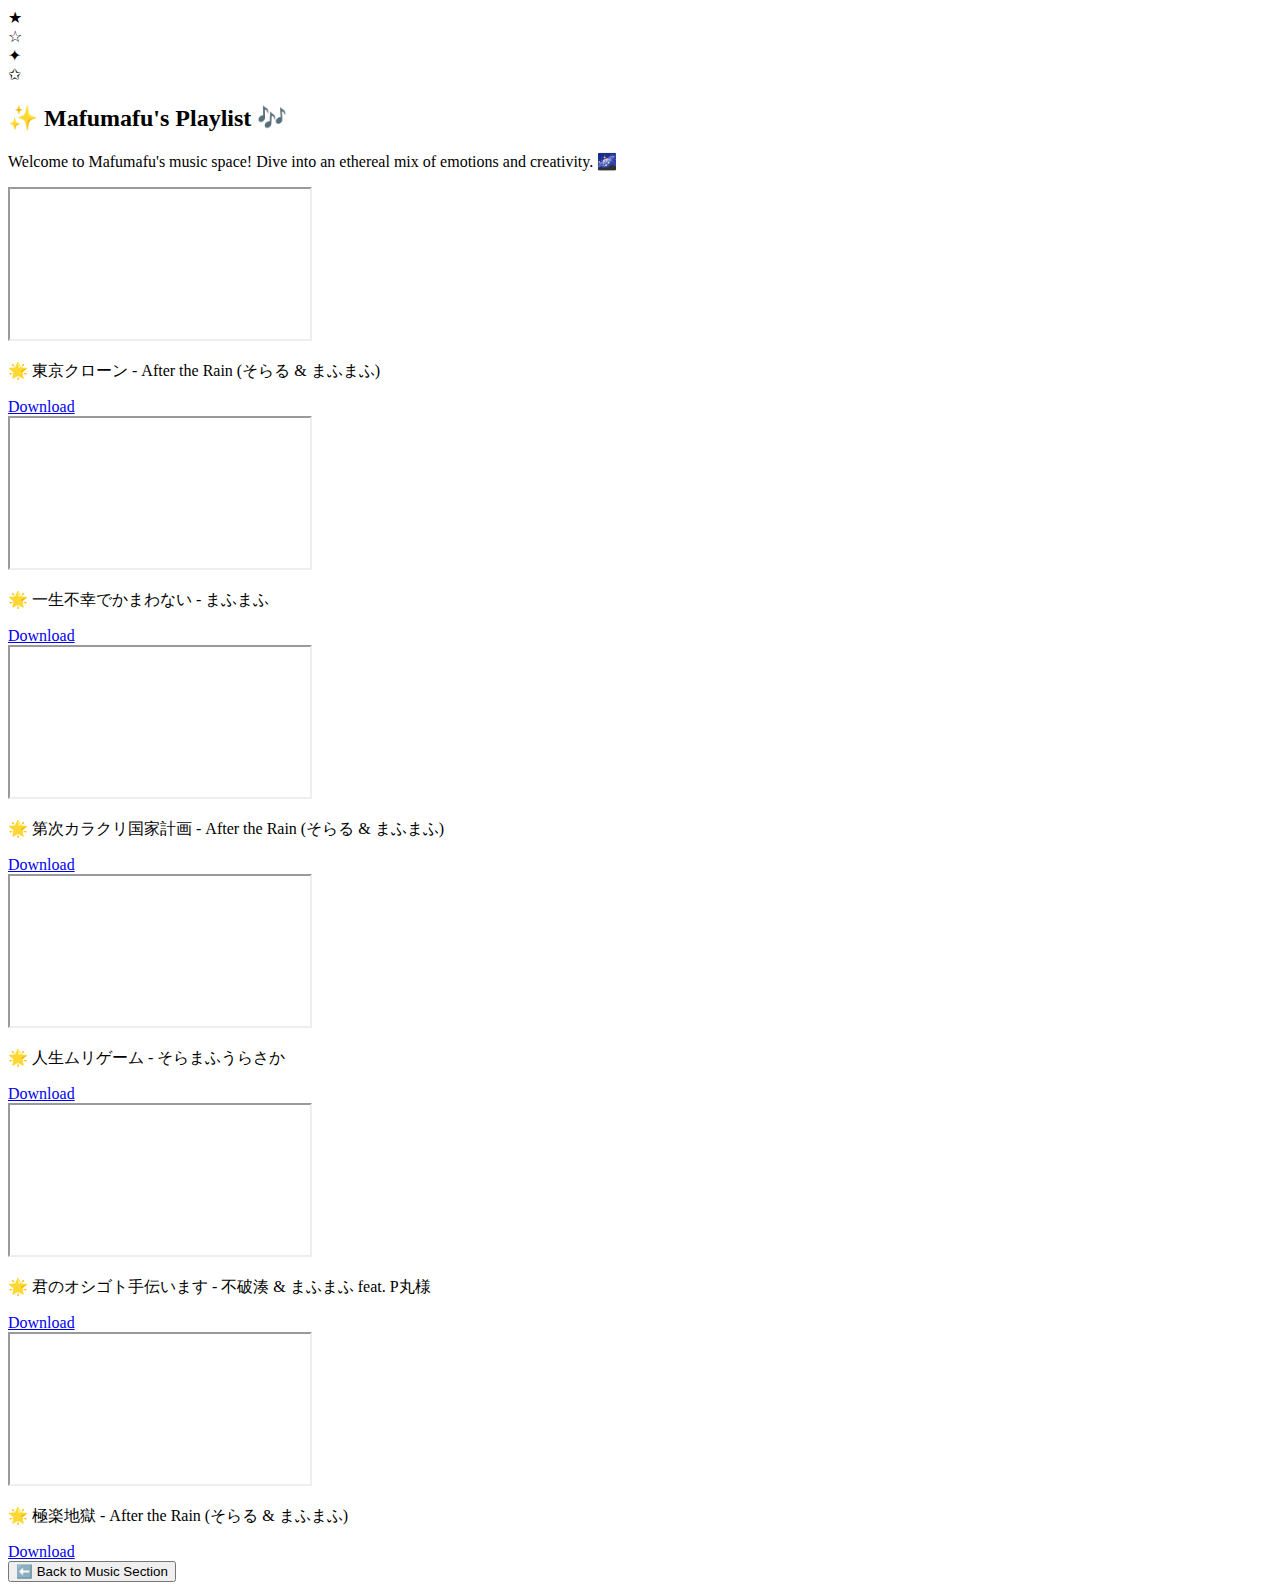
==== music/mafumafu/mafumafu.html @ 19e7bbae "Update and rename idk.html to mafumafu.html" ====
<!DOCTYPE html>
<html lang="en">
<head>
    <meta charset="UTF-8">
    <meta name="viewport" content="width=device-width, initial-scale=1.0">
    <title>Mafumafu Playlist</title>
    <link rel="stylesheet" href="mafumafu.css">
</head>
<body>
<div class="music-stars">
    <!-- Floating stars effect -->
    <div class="star">★</div>
    <div class="star">☆</div>
    <div class="star">✦</div>
    <div class="star">✩</div>
</div>
<section id="artist-music" class="section">
    <h2>✨ Mafumafu's Playlist 🎶</h2>
    <p class="artist-description">
        Welcome to Mafumafu's music space! Dive into an ethereal mix of emotions and creativity. 🌌
    </p>
    <div class="song-list">
        <!-- Song 1 -->
        <div class="song-card">
            <iframe src="https://drive.google.com/file/d/1R8ywT-_xJTYgmo5KULtT72V-gR71BJmZ/preview" allow="autoplay"></iframe>
            <p>🌟 東京クローン - After the Rain (そらる & まふまふ)</p>
            <a href="https://drive.google.com/uc?export=download&id=1R8ywT-_xJTYgmo5KULtT72V-gR71BJmZ" download class="download-btn">Download</a>
        </div>

        <!-- Song 2 -->
        <div class="song-card">
            <iframe src="https://drive.google.com/file/d/1h40WvpeGbsjTOVkC8ZSOtAkFQubf1qc5/preview" allow="autoplay"></iframe>
            <p>🌟 一生不幸でかまわない - まふまふ</p>
            <a href="https://drive.google.com/uc?export=download&id=1h40WvpeGbsjTOVkC8ZSOtAkFQubf1qc5" download class="download-btn">Download</a>
        </div>

        <!-- Song 3 -->
        <div class="song-card">
            <iframe src="https://drive.google.com/file/d/1ewgwBM_3pgAlZwQSEd2GHgD9eEMhP7gZ/preview" allow="autoplay"></iframe>
            <p>🌟 第次カラクリ国家計画 - After the Rain (そらる & まふまふ)</p>
            <a href="https://drive.google.com/uc?export=download&id=1ewgwBM_3pgAlZwQSEd2GHgD9eEMhP7gZ" download class="download-btn">Download</a>
        </div>

        <!-- Song 4 -->
        <div class="song-card">
            <iframe src="https://drive.google.com/file/d/1MItg6Av_r-KTBmkIheEQXV-UcZxG8cvv/preview" allow="autoplay"></iframe>
            <p>🌟 人生ムリゲーム - そらまふうらさか</p>
            <a href="https://drive.google.com/uc?export=download&id=1MItg6Av_r-KTBmkIheEQXV-UcZxG8cvv" download class="download-btn">Download</a>
        </div>

        <!-- Song 5 -->
        <div class="song-card">
            <iframe src="https://drive.google.com/file/d/1KYpkxB1pvo4uH1cyBxhI3yquM3SQqIuO/preview" allow="autoplay"></iframe>
            <p>🌟 君のオシゴト手伝います - 不破湊 & まふまふ feat. P丸様</p>
            <a href="https://drive.google.com/uc?export=download&id=1KYpkxB1pvo4uH1cyBxhI3yquM3SQqIuO" download class="download-btn">Download</a>
        </div>

        <!-- Song 6 -->
        <div class="song-card">
            <iframe src="https://drive.google.com/file/d/1gmR_r2CT75_3iJmlR00ODB8oqNC8r7rw/preview" allow="autoplay"></iframe>
            <p>🌟 極楽地獄 - After the Rain (そらる & まふまふ)</p>
            <a href="https://drive.google.com/uc?export=download&id=1gmR_r2CT75_3iJmlR00ODB8oqNC8r7rw" download class="download-btn">Download</a>
        </div>
    </div>
    <button class="btn return-btn" onclick="window.location.href='https://yeohww2.github.io/yume-portfolio/#music'">⬅️ Back to Music Section</button>
</section>
<script src="mafumafu.js"></script>
</body>
</html>
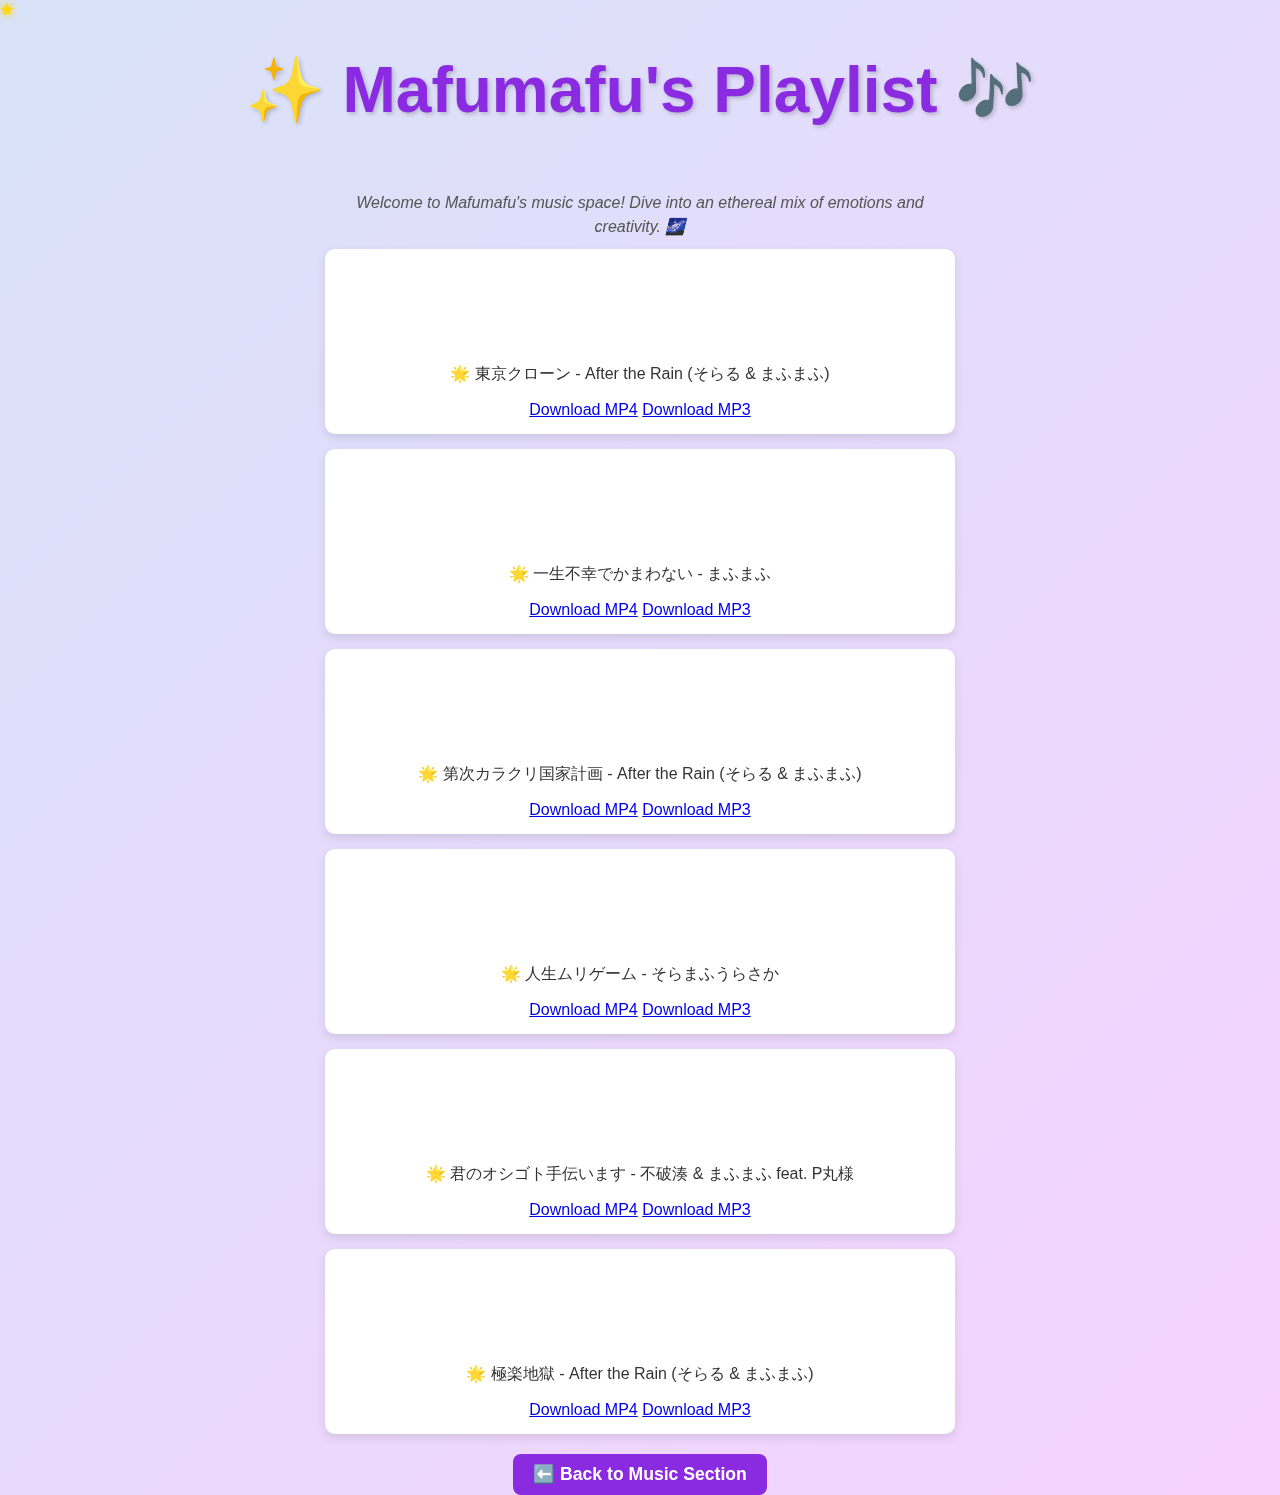
==== commit 26b13f84: "Update mafumafu.html" ====
--- a/music/mafumafu/mafumafu.html
+++ b/music/mafumafu/mafumafu.html
@@ -22,45 +22,57 @@
     <div class="song-list">
         <!-- Song 1 -->
         <div class="song-card">
-            <iframe src="https://drive.google.com/file/d/1R8ywT-_xJTYgmo5KULtT72V-gR71BJmZ/preview" allow="autoplay"></iframe>
+            <iframe src="https://drive.google.com/file/d/1r41SqF3ZL27neZ0eGO3QYtyE4VQ-KMR8/preview" allow="autoplay"></iframe>
             <p>🌟 東京クローン - After the Rain (そらる & まふまふ)</p>
-            <a href="https://drive.google.com/uc?export=download&id=1R8ywT-_xJTYgmo5KULtT72V-gR71BJmZ" download class="download-btn">Download</a>
+            <a href="https://drive.google.com/uc?export=download&id=1r41SqF3ZL27neZ0eGO3QYtyE4VQ-KMR8" download class="download-mp4-btn">Download MP4</a>
+            <a href="https://drive.google.com/uc?export=download&id=1R8ywT-_xJTYgmo5KULtT72V-gR71BJmZ" download class="download-mp3-btn">Download MP3</a>
         </div>
 
         <!-- Song 2 -->
         <div class="song-card">
-            <iframe src="https://drive.google.com/file/d/1h40WvpeGbsjTOVkC8ZSOtAkFQubf1qc5/preview" allow="autoplay"></iframe>
+            <iframe src="https://drive.google.com/file/d/1d_Buf3D1L2helUkj7OA_k6ZvILcOp63V/preview" allow="autoplay"></iframe>
             <p>🌟 一生不幸でかまわない - まふまふ</p>
-            <a href="https://drive.google.com/uc?export=download&id=1h40WvpeGbsjTOVkC8ZSOtAkFQubf1qc5" download class="download-btn">Download</a>
+            <a href="https://drive.google.com/uc?export=download&id=1d_Buf3D1L2helUkj7OA_k6ZvILcOp63V" download class="download-mp4-btn">Download MP4</a>
+            <a href="https://drive.google.com/uc?export=download&id=1h40WvpeGbsjTOVkC8ZSOtAkFQubf1qc5" download class="download-mp3-btn">Download MP3</a>
         </div>
 
         <!-- Song 3 -->
         <div class="song-card">
-            <iframe src="https://drive.google.com/file/d/1ewgwBM_3pgAlZwQSEd2GHgD9eEMhP7gZ/preview" allow="autoplay"></iframe>
+            <iframe src="https://drive.google.com/file/d/1OvrsMXDsXI_1XaDtOqaB5pHwIgXn3sBw/preview" allow="autoplay"></iframe>
             <p>🌟 第次カラクリ国家計画 - After the Rain (そらる & まふまふ)</p>
-            <a href="https://drive.google.com/uc?export=download&id=1ewgwBM_3pgAlZwQSEd2GHgD9eEMhP7gZ" download class="download-btn">Download</a>
+            <a href="https://drive.google.com/uc?export=download&id=1OvrsMXDsXI_1XaDtOqaB5pHwIgXn3sBw" download class="download-mp4-btn">Download MP4</a>
+            <a href="https://drive.google.com/uc?export=download&id=1ewgwBM_3pgAlZwQSEd2GHgD9eEMhP7gZ" download class="download-mp3-btn">Download MP3</a>
         </div>
 
         <!-- Song 4 -->
         <div class="song-card">
-            <iframe src="https://drive.google.com/file/d/1MItg6Av_r-KTBmkIheEQXV-UcZxG8cvv/preview" allow="autoplay"></iframe>
+            <iframe src="https://drive.google.com/file/d/1p_6qqcelM-ZIn-yxP8RlmvH1X3H7CN6v/preview" allow="autoplay"></iframe>
             <p>🌟 人生ムリゲーム - そらまふうらさか</p>
-            <a href="https://drive.google.com/uc?export=download&id=1MItg6Av_r-KTBmkIheEQXV-UcZxG8cvv" download class="download-btn">Download</a>
+            <a href="https://drive.google.com/uc?export=download&id=1p_6qqcelM-ZIn-yxP8RlmvH1X3H7CN6v" download class="download-mp4-btn">Download MP4</a>
+            <a href="https://drive.google.com/uc?export=download&id=1MItg6Av_r-KTBmkIheEQXV-UcZxG8cvv" download class="download-mp3-btn">Download MP3</a>
         </div>
 
         <!-- Song 5 -->
         <div class="song-card">
-            <iframe src="https://drive.google.com/file/d/1KYpkxB1pvo4uH1cyBxhI3yquM3SQqIuO/preview" allow="autoplay"></iframe>
+            <iframe src="https://drive.google.com/file/d/1ARX_rk3sLtLGhEnfZ5L1a5Dr-sw4B-jN/preview" allow="autoplay"></iframe>
             <p>🌟 君のオシゴト手伝います - 不破湊 & まふまふ feat. P丸様</p>
-            <a href="https://drive.google.com/uc?export=download&id=1KYpkxB1pvo4uH1cyBxhI3yquM3SQqIuO" download class="download-btn">Download</a>
+            <a href="https://drive.google.com/uc?export=download&id=1ARX_rk3sLtLGhEnfZ5L1a5Dr-sw4B-jN" download class="download-mp4-btn">Download MP4</a>
+            <a href="https://drive.google.com/uc?export=download&id=1KYpkxB1pvo4uH1cyBxhI3yquM3SQqIuO" download class="download-mp3-btn">Download MP3</a>
         </div>
 
         <!-- Song 6 -->
         <div class="song-card">
-            <iframe src="https://drive.google.com/file/d/1gmR_r2CT75_3iJmlR00ODB8oqNC8r7rw/preview" allow="autoplay"></iframe>
+            <iframe src="https://drive.google.com/file/d/1SL4SiTxaH0odTvbSbX1x_SYC0SkYJTUb/preview" allow="autoplay"></iframe>
             <p>🌟 極楽地獄 - After the Rain (そらる & まふまふ)</p>
-            <a href="https://drive.google.com/uc?export=download&id=1gmR_r2CT75_3iJmlR00ODB8oqNC8r7rw" download class="download-btn">Download</a>
+            <a href="https://drive.google.com/uc?export=download&id=1SL4SiTxaH0odTvbSbX1x_SYC0SkYJTUb" download class="download-mp4-btn">Download MP4</a>
+            <a href="https://drive.google.com/uc?export=download&id=1gmR_r2CT75_3iJmlR00ODB8oqNC8r7rw" download class="download-mp3-btn">Download MP3</a>
         </div>
+
+
+
+
+
+
     </div>
     <button class="btn return-btn" onclick="window.location.href='https://yeohww2.github.io/yume-portfolio/#music'">⬅️ Back to Music Section</button>
 </section>
--- a/music/mafumafu/mafumafu.css
+++ b/music/mafumafu/mafumafu.css
@@ -0,0 +1,153 @@
+/* General Styling */
+body {
+    margin: 0;
+    padding: 0;
+    font-family: 'Poppins', sans-serif;
+    background: linear-gradient(135deg, #d8e3f8, #f6d2ff); /* Pastel galaxy */
+    text-align: center;
+    color: #333;
+}
+
+/* Heading */
+#artist-music h2 {
+    font-size: 5vw;
+    color: #8a2be2; /* Purple */
+    text-shadow: 2px 2px 4px rgba(0, 0, 0, 0.2);
+}
+
+/* Description */
+.artist-description {
+    font-size: 1rem;
+    max-width: 600px;
+    margin: 0 auto;
+    color: #555;
+    font-style: italic;
+    text-align: center;
+    padding: 10px 20px;
+    line-height: 1.5;
+}
+
+/* Song List */
+.song-list {
+    display: flex;
+    flex-direction: column;
+    align-items: center;
+    gap: 15px;
+}
+
+/* Song Cards */
+.song-card {
+    background: #fff;
+    padding: 15px;
+    border-radius: 10px;
+    width: 80%;
+    max-width: 600px;
+    text-align: center;
+    box-shadow: 0 4px 10px rgba(0, 0, 0, 0.1);
+    transition: transform 0.3s ease, box-shadow 0.3s ease;
+}
+
+.song-card:hover {
+    transform: scale(1.05);
+    box-shadow: 0 6px 15px rgba(0, 0, 0, 0.2);
+}
+
+
+
+.song-card iframe {
+    width: 100%;
+    height: 80px;
+    max-width: 100%;
+    border: none;
+    border-radius: 8px;
+}
+
+/* Responsive handling for mobile screens */
+@media (max-width: 768px) {
+    .song-card iframe {
+        height: 60px;
+    }
+}
+
+/* Button Styling */
+.return-btn {
+    margin-top: 20px;
+    padding: 10px 20px;
+    background: #8a2be2;
+    color: #fff;
+    border: none;
+    border-radius: 8px;
+    cursor: pointer;
+    font-weight: bold;
+    font-size: 1.1rem;
+    transition: background 0.3s ease;
+}
+
+.return-btn:hover {
+    background: #9c47eb;
+}
+
+/* Floating Stars Container */
+.music-stars {
+    position: fixed;
+    top: 0;
+    left: 0;
+    width: 100vw;
+    height: 100vh;
+    overflow: hidden;
+    pointer-events: none;
+    z-index: -1;
+}
+
+/* Individual Stars */
+.star {
+    position: absolute;
+    color: #ffd700;
+    text-shadow: 0 0 10px rgba(255, 215, 0, 0.8);
+    animation: floatUp linear infinite;
+    opacity: 0.8;
+}
+
+/* Keyframes for Floating Effect */
+@keyframes floatUp {
+    0% {
+        transform: translateY(100vh);
+        opacity: 0;
+    }
+    20% {
+        opacity: 1;
+    }
+    100% {
+        transform: translateY(-10vh);
+        opacity: 0;
+    }
+}
+
+
+/* Download Button Styling */
+.download-btn {
+    margin-top: 15px;
+    padding: 10px 20px;
+    background: #8a2be2;
+    color: white;
+    border: none;
+    border-radius: 10px;
+    font-size: 1rem;
+    font-weight: bold;
+    text-decoration: none;
+    cursor: pointer;
+    transition: all 0.3s ease;
+    display: inline-block;
+    box-shadow: 0 4px 8px rgba(0, 0, 0, 0.1);
+}
+
+.download-btn:hover {
+    background: #9c47eb;
+    transform: scale(1.05);
+    box-shadow: 0 6px 12px rgba(0, 0, 0, 0.2);
+}
+
+.download-btn:active {
+    transform: scale(0.95);
+    background: #6e20b5;
+}
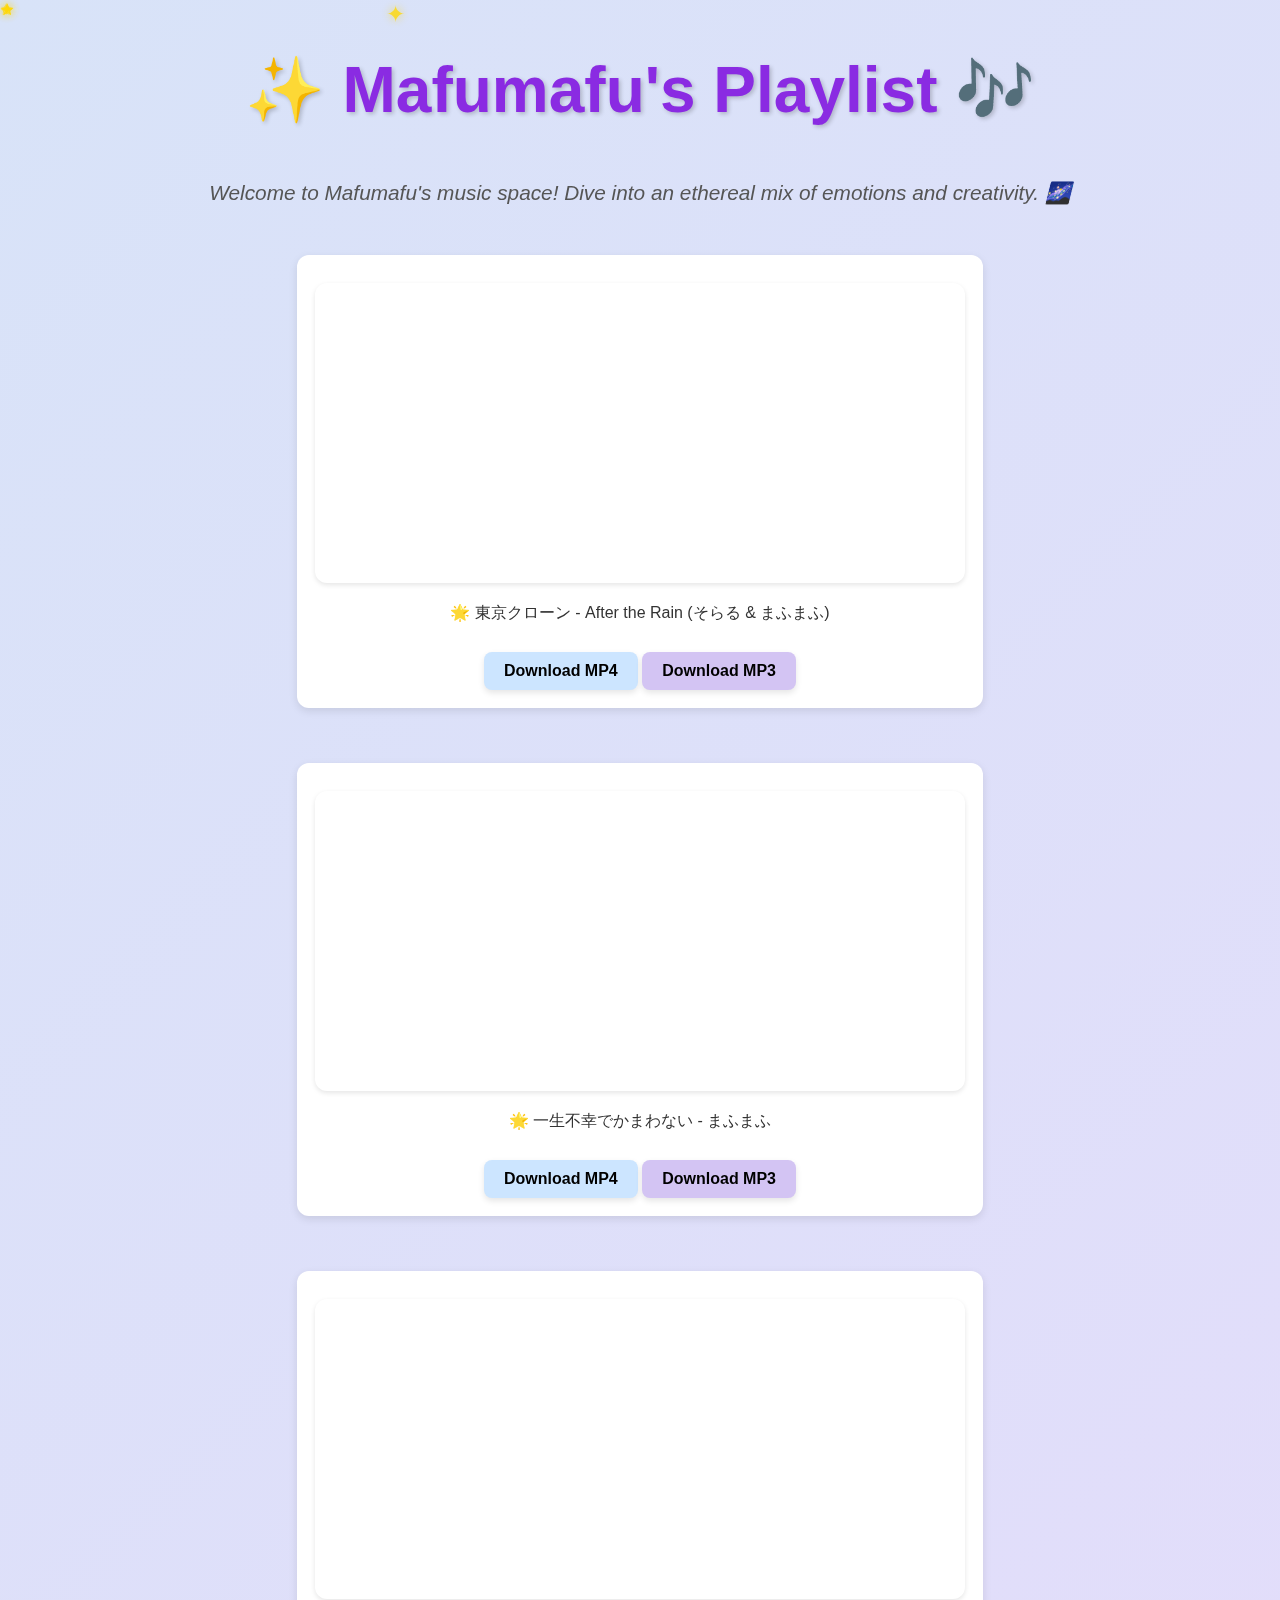
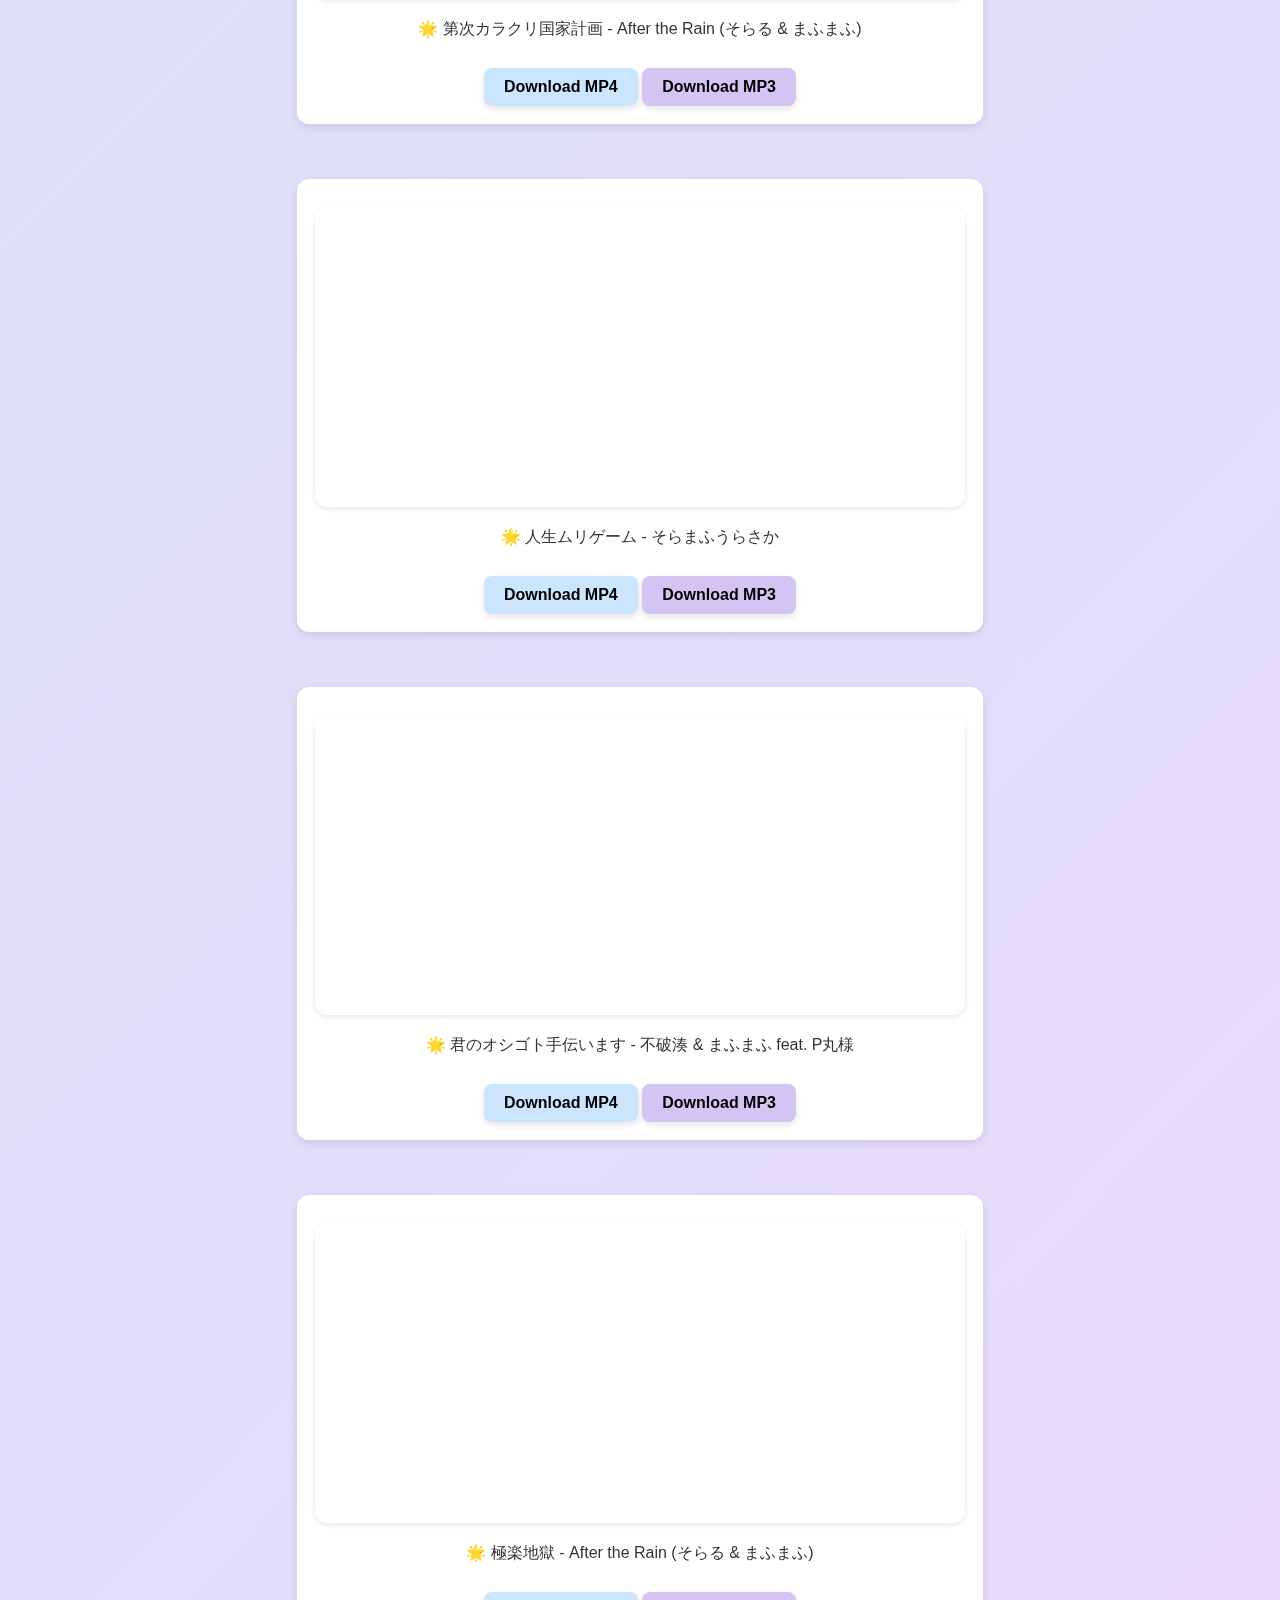
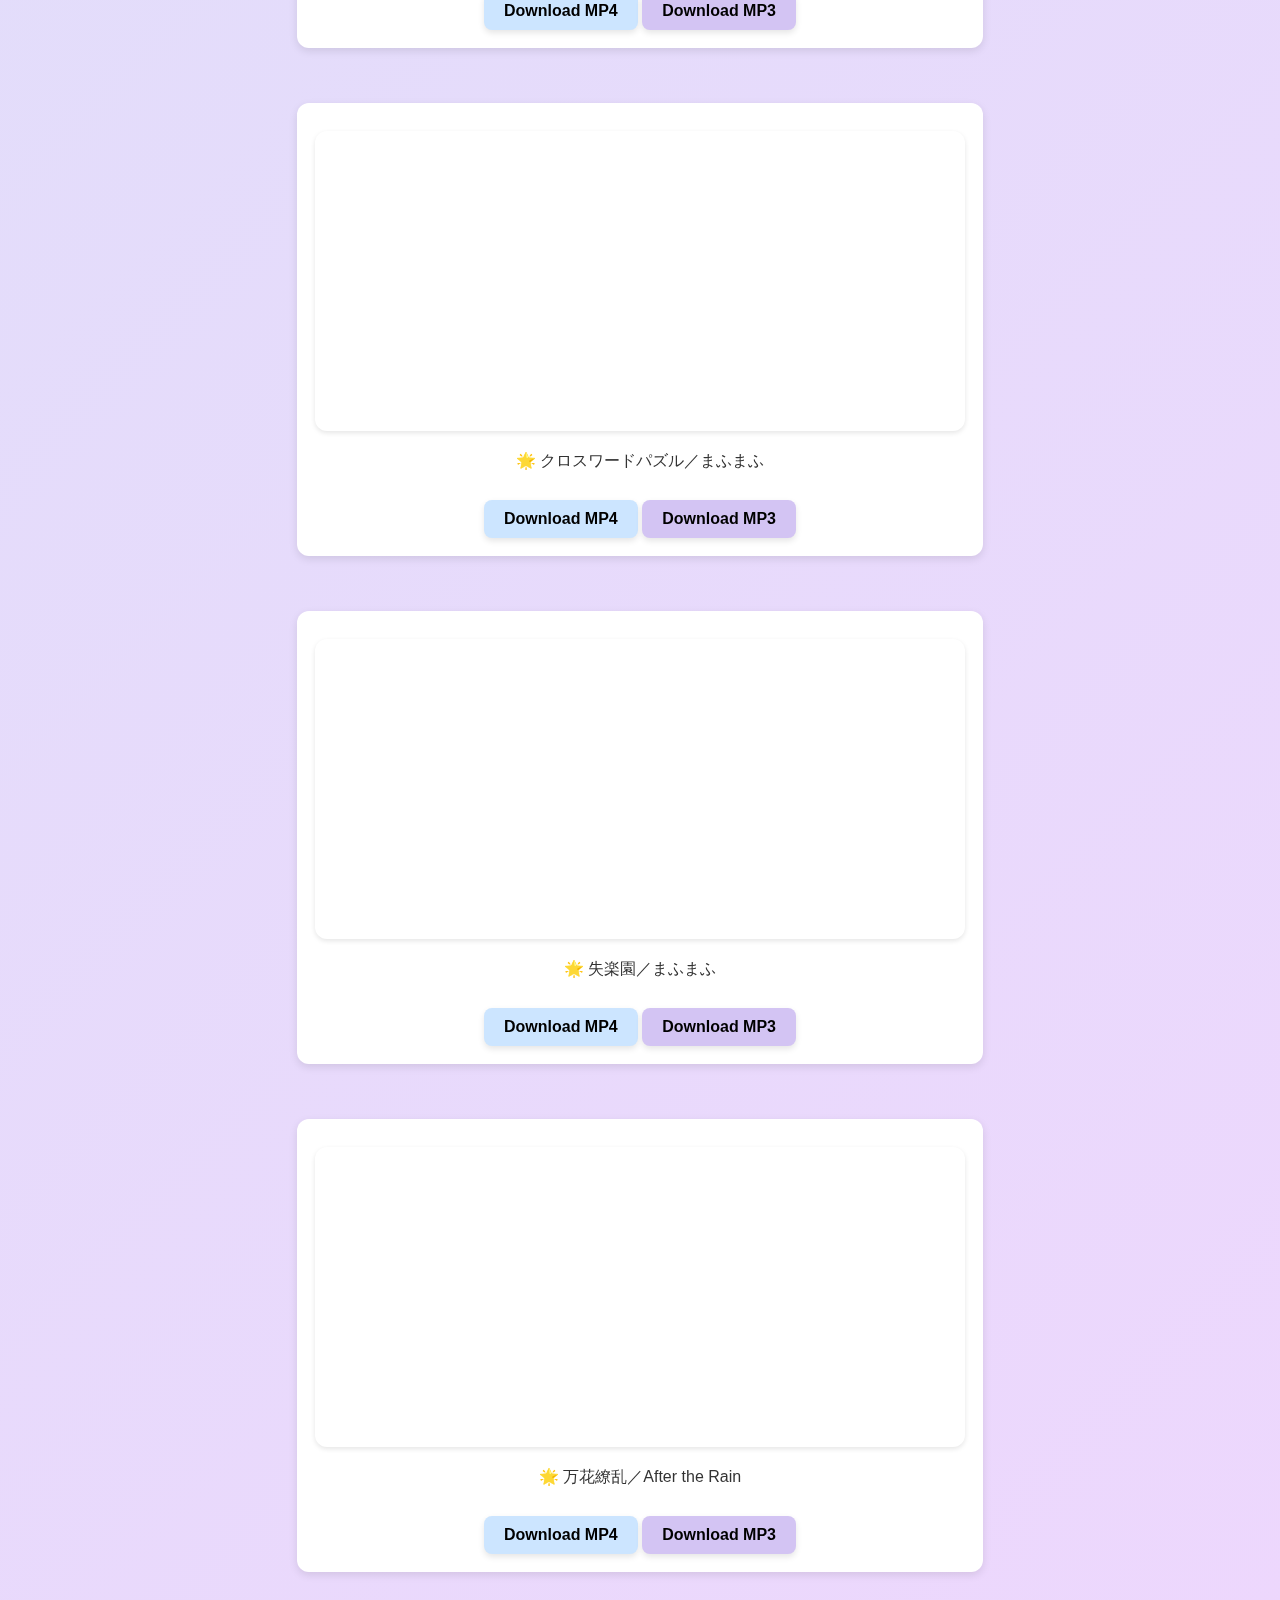
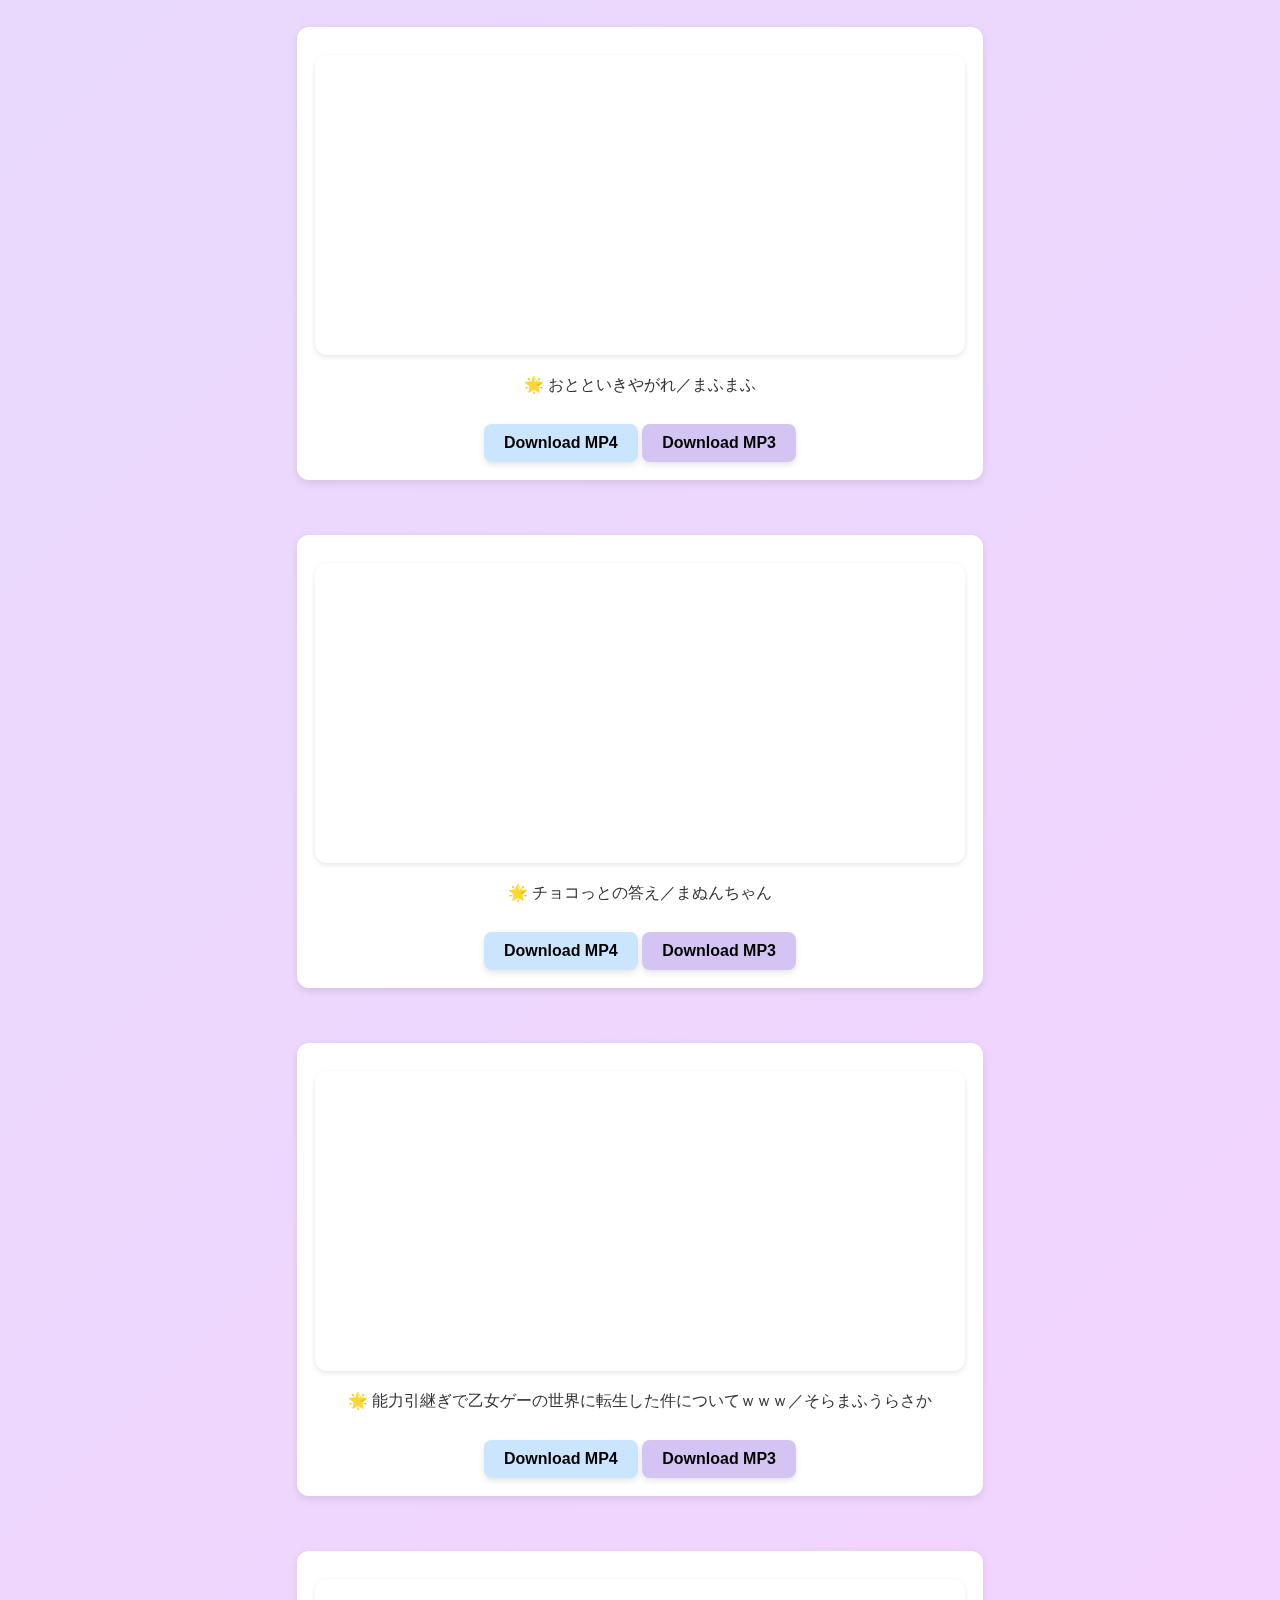
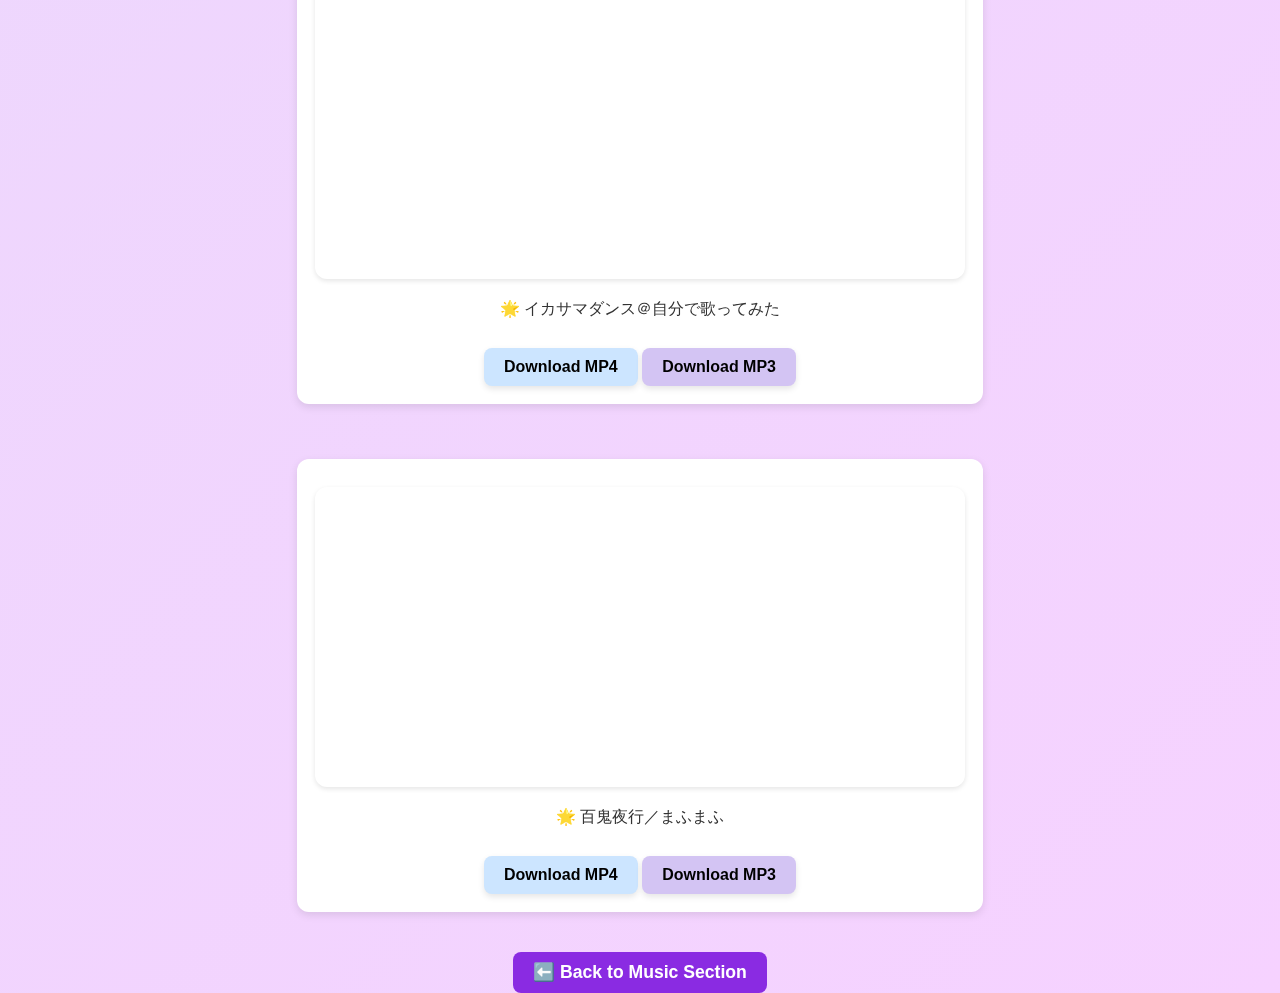
==== commit ae8f1a2b: "Update mafumafu.html" ====
--- a/music/mafumafu/mafumafu.html
+++ b/music/mafumafu/mafumafu.html
@@ -68,15 +68,77 @@
             <a href="https://drive.google.com/uc?export=download&id=1gmR_r2CT75_3iJmlR00ODB8oqNC8r7rw" download class="download-mp3-btn">Download MP3</a>
         </div>
 
+        <!-- Song 7 -->
+        <div class="song-card">
+            <iframe src="https://drive.google.com/file/d/1dUNuAR98z7qy2tImXnozqHk98DfW6cRF/preview" allow="autoplay"></iframe>
+            <p>🌟 クロスワードパズル／まふまふ</p>
+            <a href="https://drive.google.com/uc?export=download&id=1dUNuAR98z7qy2tImXnozqHk98DfW6cRF" class="download-mp4-btn">Download MP4</a>
+            <a href="https://drive.google.com/uc?export=download&id=139H0k0p0tow-NQQiUGvSc_ocIl31OdXD" class="download-mp3-btn">Download MP3</a>
+        </div>
+
+        <!-- Song 8 -->
+        <div class="song-card">
+            <iframe src="https://drive.google.com/file/d/18Rzpl69c-fiqpH-ms7iuFTbOkaba9JJm/preview" allow="autoplay"></iframe>
+            <p>🌟 失楽園／まふまふ</p>
+            <a href="https://drive.google.com/uc?export=download&id=18Rzpl69c-fiqpH-ms7iuFTbOkaba9JJm" class="download-mp4-btn">Download MP4</a>
+            <a href="https://drive.google.com/uc?export=download&id=1AJBOiMh979pGX_PRH11cMjjysKhx6Vo9" class="download-mp3-btn">Download MP3</a>
+        </div>
+
+        <!-- Song 9 -->
+        <div class="song-card">
+            <iframe src="https://drive.google.com/file/d/1fkUGoycm2y7I-J5pOCFrQsc8HpvKZVn2/preview" allow="autoplay"></iframe>
+            <p>🌟 万花繚乱／After the Rain</p>
+            <a href="https://drive.google.com/uc?export=download&id=1fkUGoycm2y7I-J5pOCFrQsc8HpvKZVn2" class="download-mp4-btn">Download MP4</a>
+            <a href="https://drive.google.com/uc?export=download&id=1UtiLZPh5bCEP-BUYltq1N-cv1r7VFBSZ" class="download-mp3-btn">Download MP3</a>
+        </div>
+
+        <!-- Song 10 -->
+        <div class="song-card">
+            <iframe src="https://drive.google.com/file/d/1ceubDiZ97-KMe-RsgMzpVAw8iV4vUiHq/preview" allow="autoplay"></iframe>
+            <p>🌟 おとといきやがれ／まふまふ</p>
+            <a href="https://drive.google.com/uc?export=download&id=1ceubDiZ97-KMe-RsgMzpVAw8iV4vUiHq" class="download-mp4-btn">Download MP4</a>
+            <a href="https://drive.google.com/uc?export=download&id=1ePMvcaXTXOROib9TNjIgFH22vv3lMzDN" class="download-mp3-btn">Download MP3</a>
+        </div>
+
+        <!-- Song 11 -->
+        <div class="song-card">
+            <iframe src="https://drive.google.com/file/d/1LHN2XoLnJhV2jQ2KO2v_h0QB1jDS8HSH/preview" allow="autoplay"></iframe>
+            <p>🌟 チョコっとの答え／まぬんちゃん</p>
+            <a href="https://drive.google.com/uc?export=download&id=1LHN2XoLnJhV2jQ2KO2v_h0QB1jDS8HSH" class="download-mp4-btn">Download MP4</a>
+            <a href="https://drive.google.com/uc?export=download&id=1t_TMWb_ibS6EC3iUaGfP8tZevuyKpBwK" class="download-mp3-btn">Download MP3</a>
+        </div>
+
+        <!-- Song 12 -->
+        <div class="song-card">
+            <iframe src="https://drive.google.com/file/d/1XS5QzTHPe_j83OzSoZc3y0EVCqbnoi0Z/preview" allow="autoplay"></iframe>
+            <p>🌟 能力引継ぎで乙女ゲーの世界に転生した件についてｗｗｗ／そらまふうらさか</p>
+            <a href="https://drive.google.com/uc?export=download&id=1XS5QzTHPe_j83OzSoZc3y0EVCqbnoi0Z" class="download-mp4-btn">Download MP4</a>
+            <a href="https://drive.google.com/uc?export=download&id=1yezRgVdcCFzd8G78s2rw-rKfzTbny14Y" class="download-mp3-btn">Download MP3</a>
+        </div>
+
+        <!-- Song 13 -->
+        <div class="song-card">
+            <iframe src="https://drive.google.com/file/d/1VBEXSVBVROFU_FZpKo1ichNNFoPyNpjy/preview" allow="autoplay"></iframe>
+            <p>🌟 イカサマダンス＠自分で歌ってみた</p>
+            <a href="https://drive.google.com/uc?export=download&id=1VBEXSVBVROFU_FZpKo1ichNNFoPyNpjy" class="download-mp4-btn">Download MP4</a>
+            <a href="https://drive.google.com/uc?export=download&id=1QEKFePZ269TbZFTK0wIKb1lRfL0l02VV" class="download-mp3-btn">Download MP3</a>
+        </div>
+
+        <!-- Song 14 -->
+        <div class="song-card">
+            <iframe src="https://drive.google.com/file/d/1TQiL0XHPVy0-GyjKDpBD3bavLqTZ-kR_/preview" allow="autoplay"></iframe>
+            <p>🌟 百鬼夜行／まふまふ</p>
+            <a href="https://drive.google.com/uc?export=download&id=1TQiL0XHPVy0-GyjKDpBD3bavLqTZ-kR_" class="download-mp4-btn">Download MP4</a>
+            <a href="https://drive.google.com/uc?export=download&id=1x_yX6DJH3yZKJoD8YE-wRBZg5zzXia57" class="download-mp3-btn">Download MP3</a>
+        </div>
+
+        
+
+    </div>
 
 
-
-
-
-    </div>
     <button class="btn return-btn" onclick="window.location.href='https://yeohww2.github.io/yume-portfolio/#music'">⬅️ Back to Music Section</button>
 </section>
 <script src="mafumafu.js"></script>
 </body>
 </html>
-
--- a/music/mafumafu/mafumafu.css
+++ b/music/mafumafu/mafumafu.css
@@ -17,14 +17,10 @@
 
 /* Description */
 .artist-description {
-    font-size: 1rem;
-    max-width: 600px;
-    margin: 0 auto;
+    font-size: 1.3rem;
     color: #555;
     font-style: italic;
-    text-align: center;
-    padding: 10px 20px;
-    line-height: 1.5;
+    margin-bottom: 30px;
 }
 
 /* Song List */
@@ -35,39 +31,6 @@
     gap: 15px;
 }
 
-/* Song Cards */
-.song-card {
-    background: #fff;
-    padding: 15px;
-    border-radius: 10px;
-    width: 80%;
-    max-width: 600px;
-    text-align: center;
-    box-shadow: 0 4px 10px rgba(0, 0, 0, 0.1);
-    transition: transform 0.3s ease, box-shadow 0.3s ease;
-}
-
-.song-card:hover {
-    transform: scale(1.05);
-    box-shadow: 0 6px 15px rgba(0, 0, 0, 0.2);
-}
-
-
-
-.song-card iframe {
-    width: 100%;
-    height: 80px;
-    max-width: 100%;
-    border: none;
-    border-radius: 8px;
-}
-
-/* Responsive handling for mobile screens */
-@media (max-width: 768px) {
-    .song-card iframe {
-        height: 60px;
-    }
-}
 
 /* Button Styling */
 .return-btn {
@@ -123,31 +86,76 @@
     }
 }
 
+.song-card {
+    background: #ffffff;
+    padding: 18px;
+    border-radius: 12px;
+    width: 85%;
+    max-width: 650px;
+    text-align: center;
+    box-shadow: 0 3px 8px rgba(0, 0, 0, 0.1);
+    transition: transform 0.3s ease, box-shadow 0.3s ease;
+    margin: 20px auto;
+}
 
-/* Download Button Styling */
-.download-btn {
-    margin-top: 15px;
+.song-card:hover {
+    transform: scale(1.03);
+    box-shadow: 0 5px 15px rgba(0, 0, 0, 0.2);
+}
+
+.song-card iframe {
+    width: 100%;
+    height: 300px;
+    max-width: 100%;
+    border: none;
+    border-radius: 12px;
+    margin-top: 10px;
+    box-shadow: 0 2px 5px rgba(0, 0, 0, 0.1);
+}
+
+.download-mp4-btn,
+.download-mp3-btn {
+    margin-top: 12px;
     padding: 10px 20px;
-    background: #8a2be2;
-    color: white;
-    border: none;
-    border-radius: 10px;
+    border-radius: 8px;
     font-size: 1rem;
     font-weight: bold;
     text-decoration: none;
     cursor: pointer;
     transition: all 0.3s ease;
     display: inline-block;
-    box-shadow: 0 4px 8px rgba(0, 0, 0, 0.1);
+    box-shadow: 0 3px 6px rgba(0, 0, 0, 0.1);
 }
 
-.download-btn:hover {
-    background: #9c47eb;
-    transform: scale(1.05);
-    box-shadow: 0 6px 12px rgba(0, 0, 0, 0.2);
+.download-mp4-btn {
+    background: #cce5ff;
+    color: #000000;
 }
 
-.download-btn:active {
+.download-mp4-btn:hover {
+    background: #d9edff;
+    transform: scale(1.05);
+    box-shadow: 0 4px 8px rgba(0, 0, 0, 0.2);
+}
+
+.download-mp4-btn:active {
     transform: scale(0.95);
-    background: #6e20b5;
+    background: #b3d9ff;
 }
+
+.download-mp3-btn {
+    background: #d3c4f3;
+    color: #000000;
+}
+
+.download-mp3-btn:hover {
+    background: #e5dbfc;
+    transform: scale(1.05);
+    box-shadow: 0 4px 8px rgba(0, 0, 0, 0.2);
+}
+
+.download-mp3-btn:active {
+    transform: scale(0.95);
+    background: #c1b2e0;
+}
+
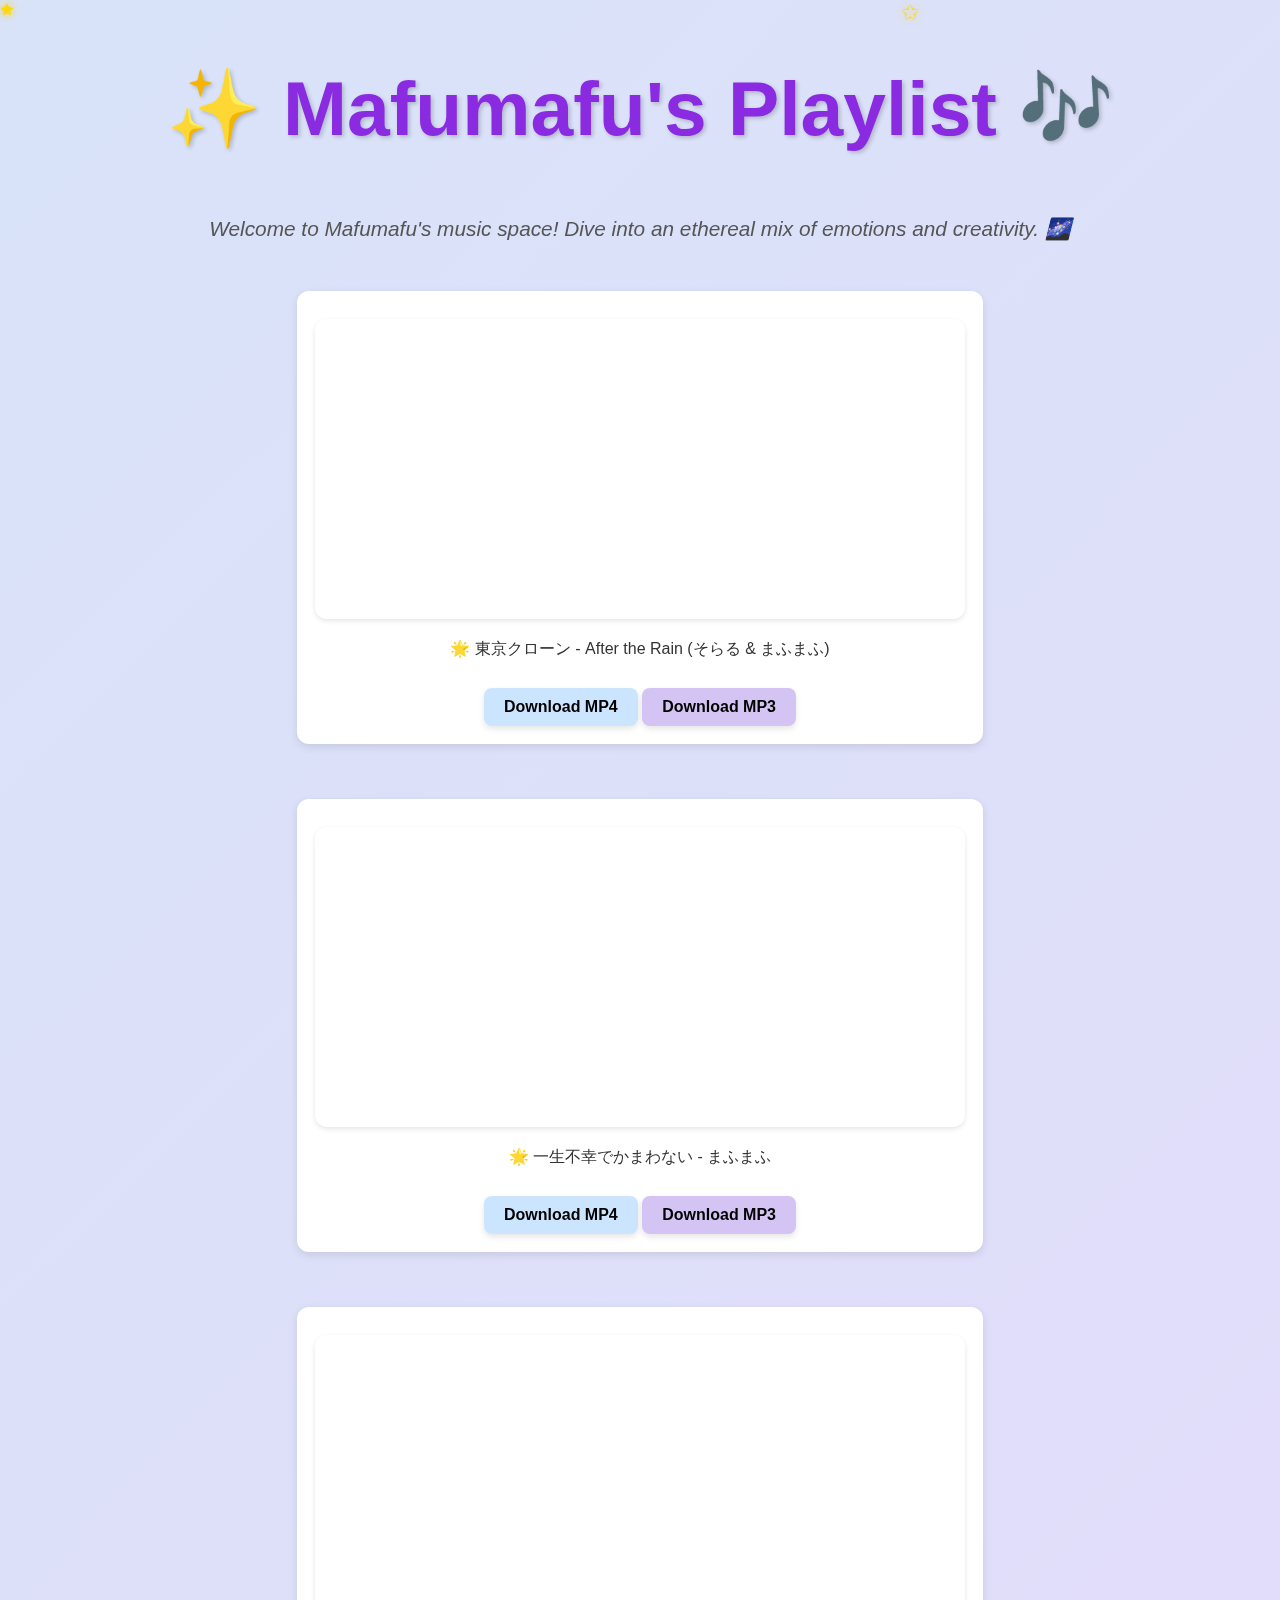
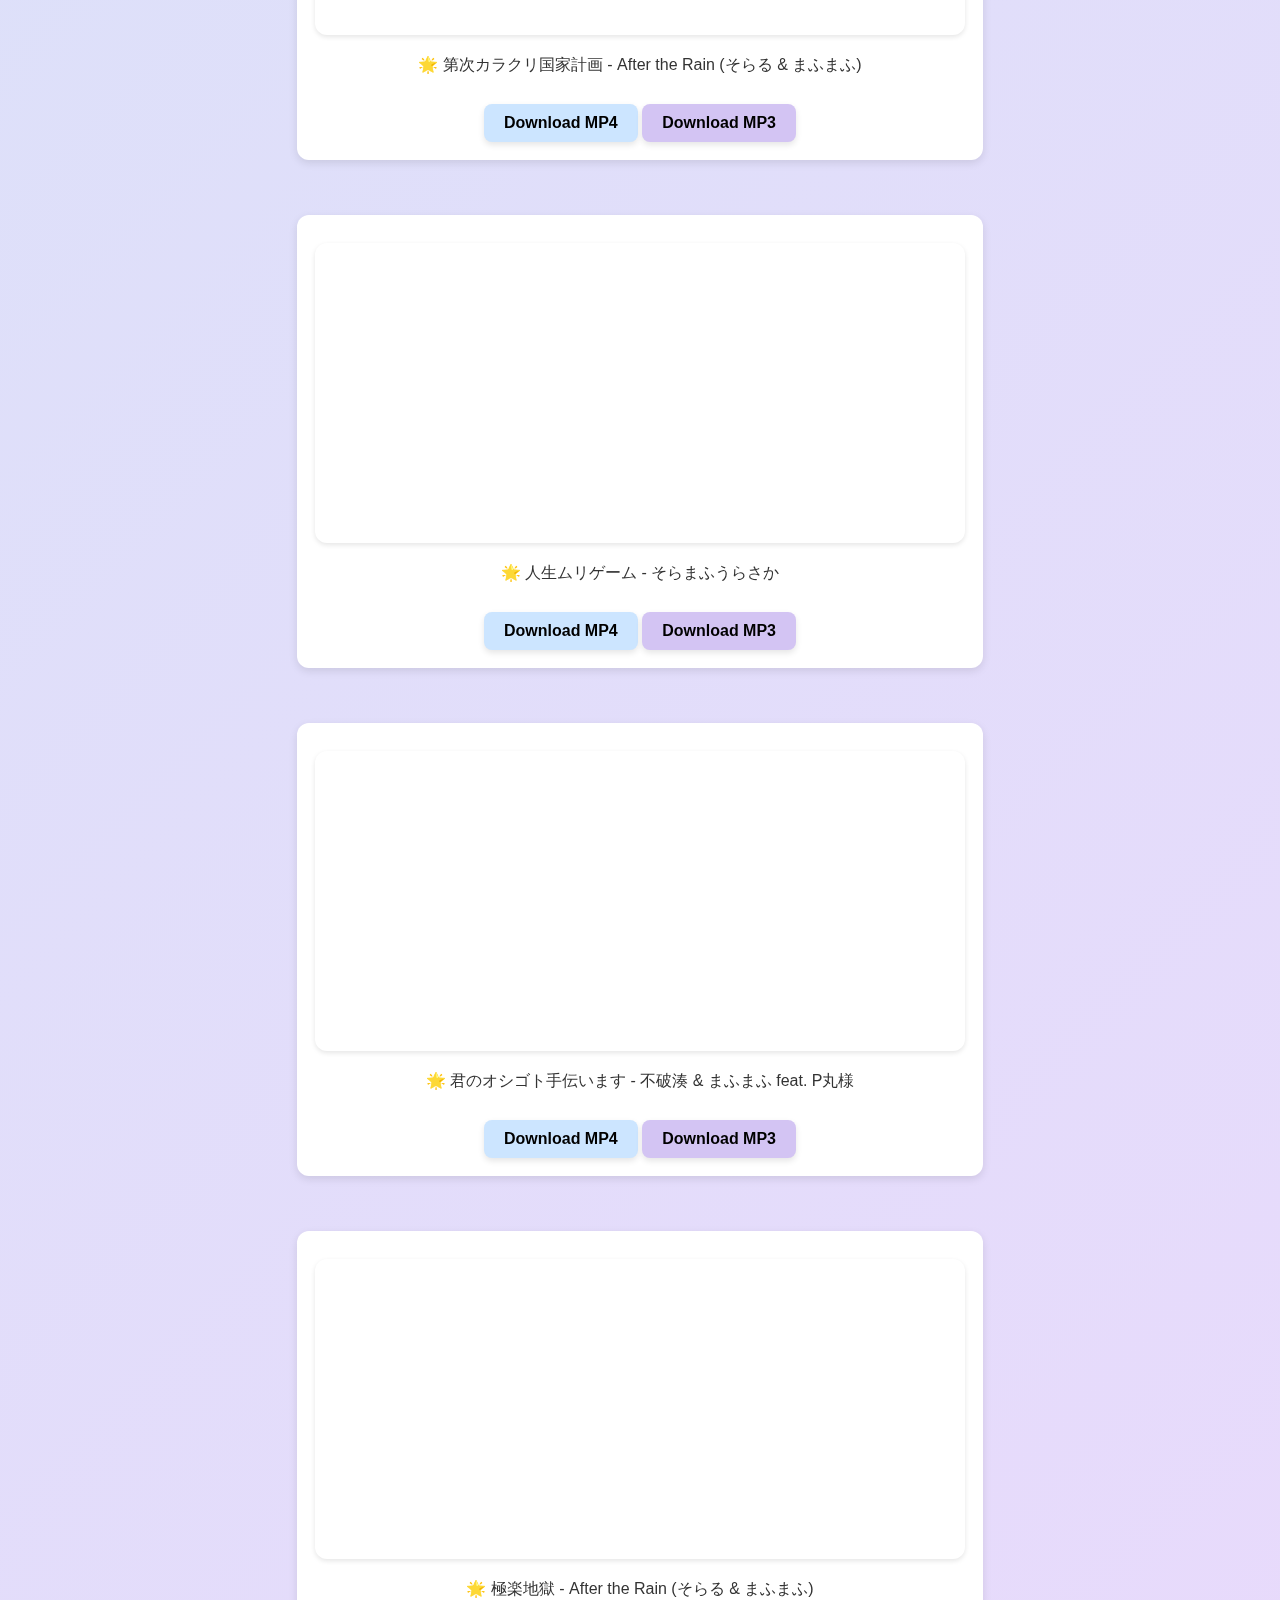
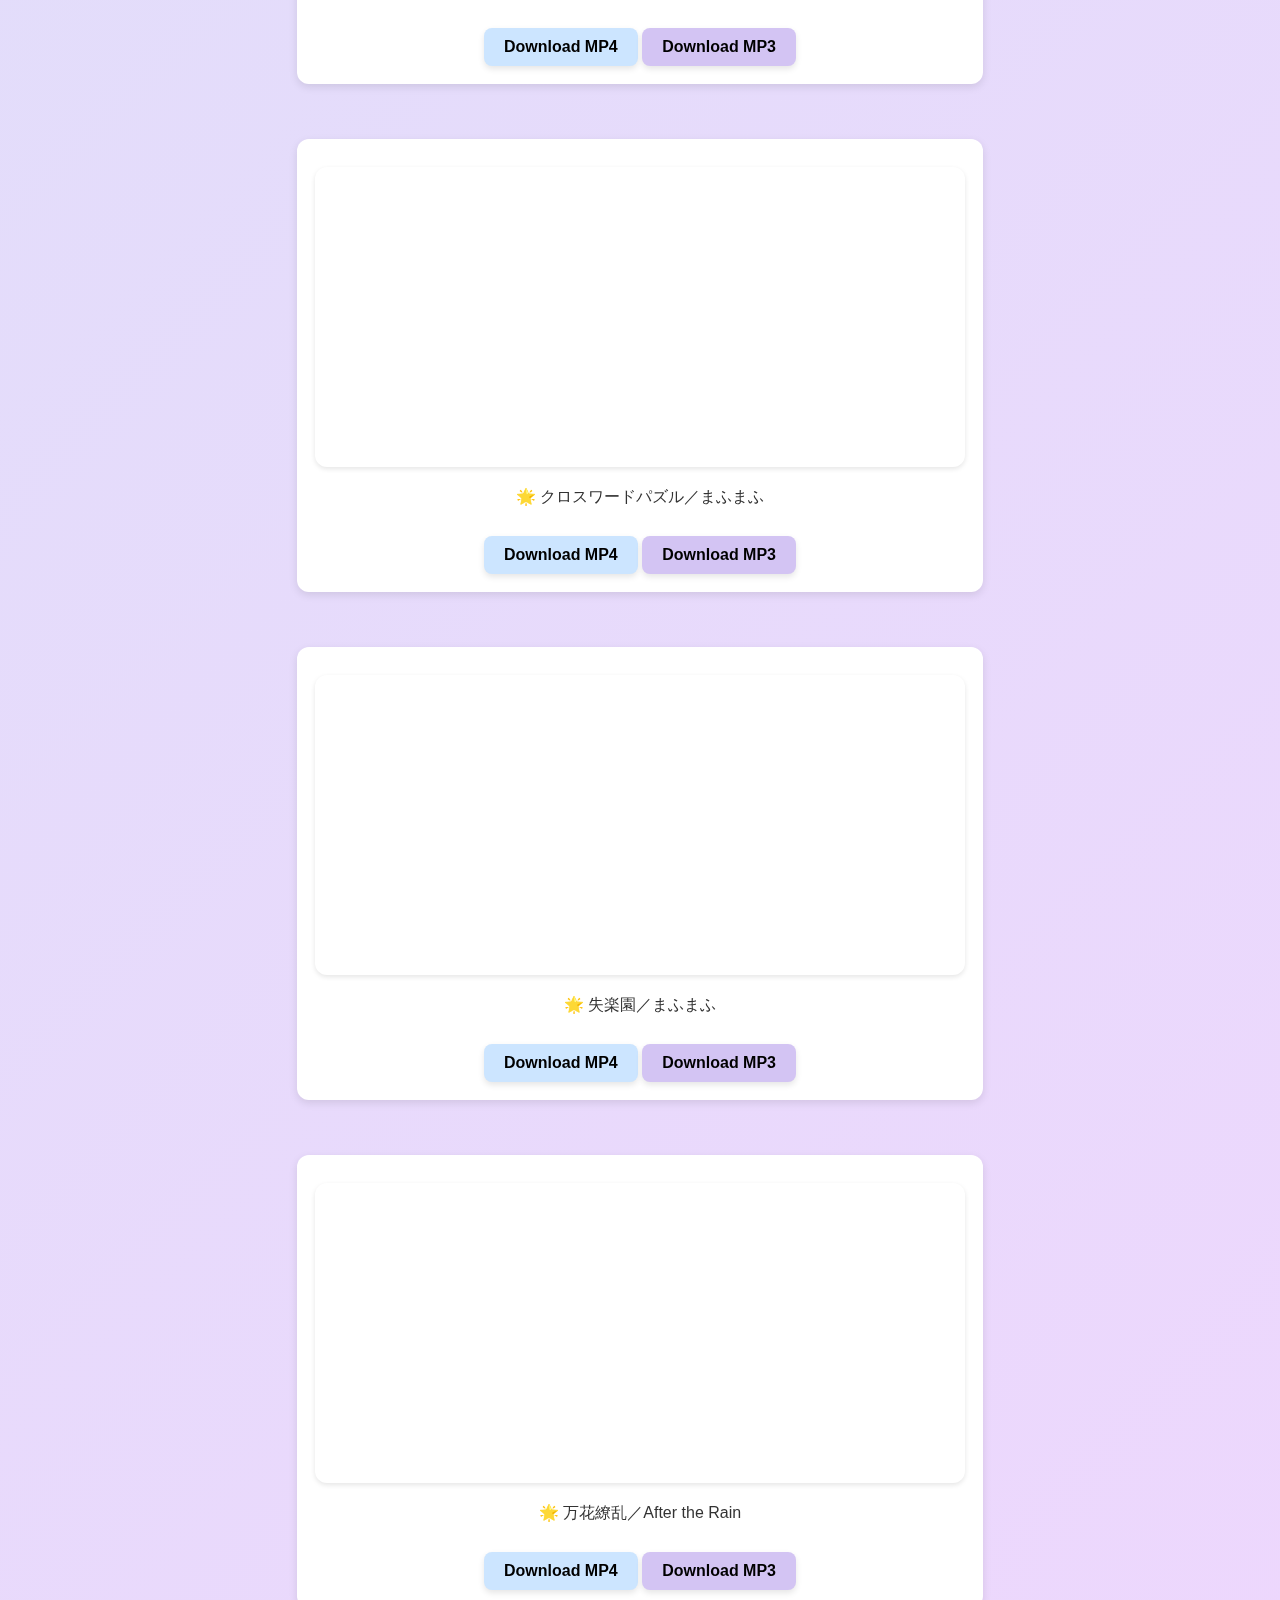
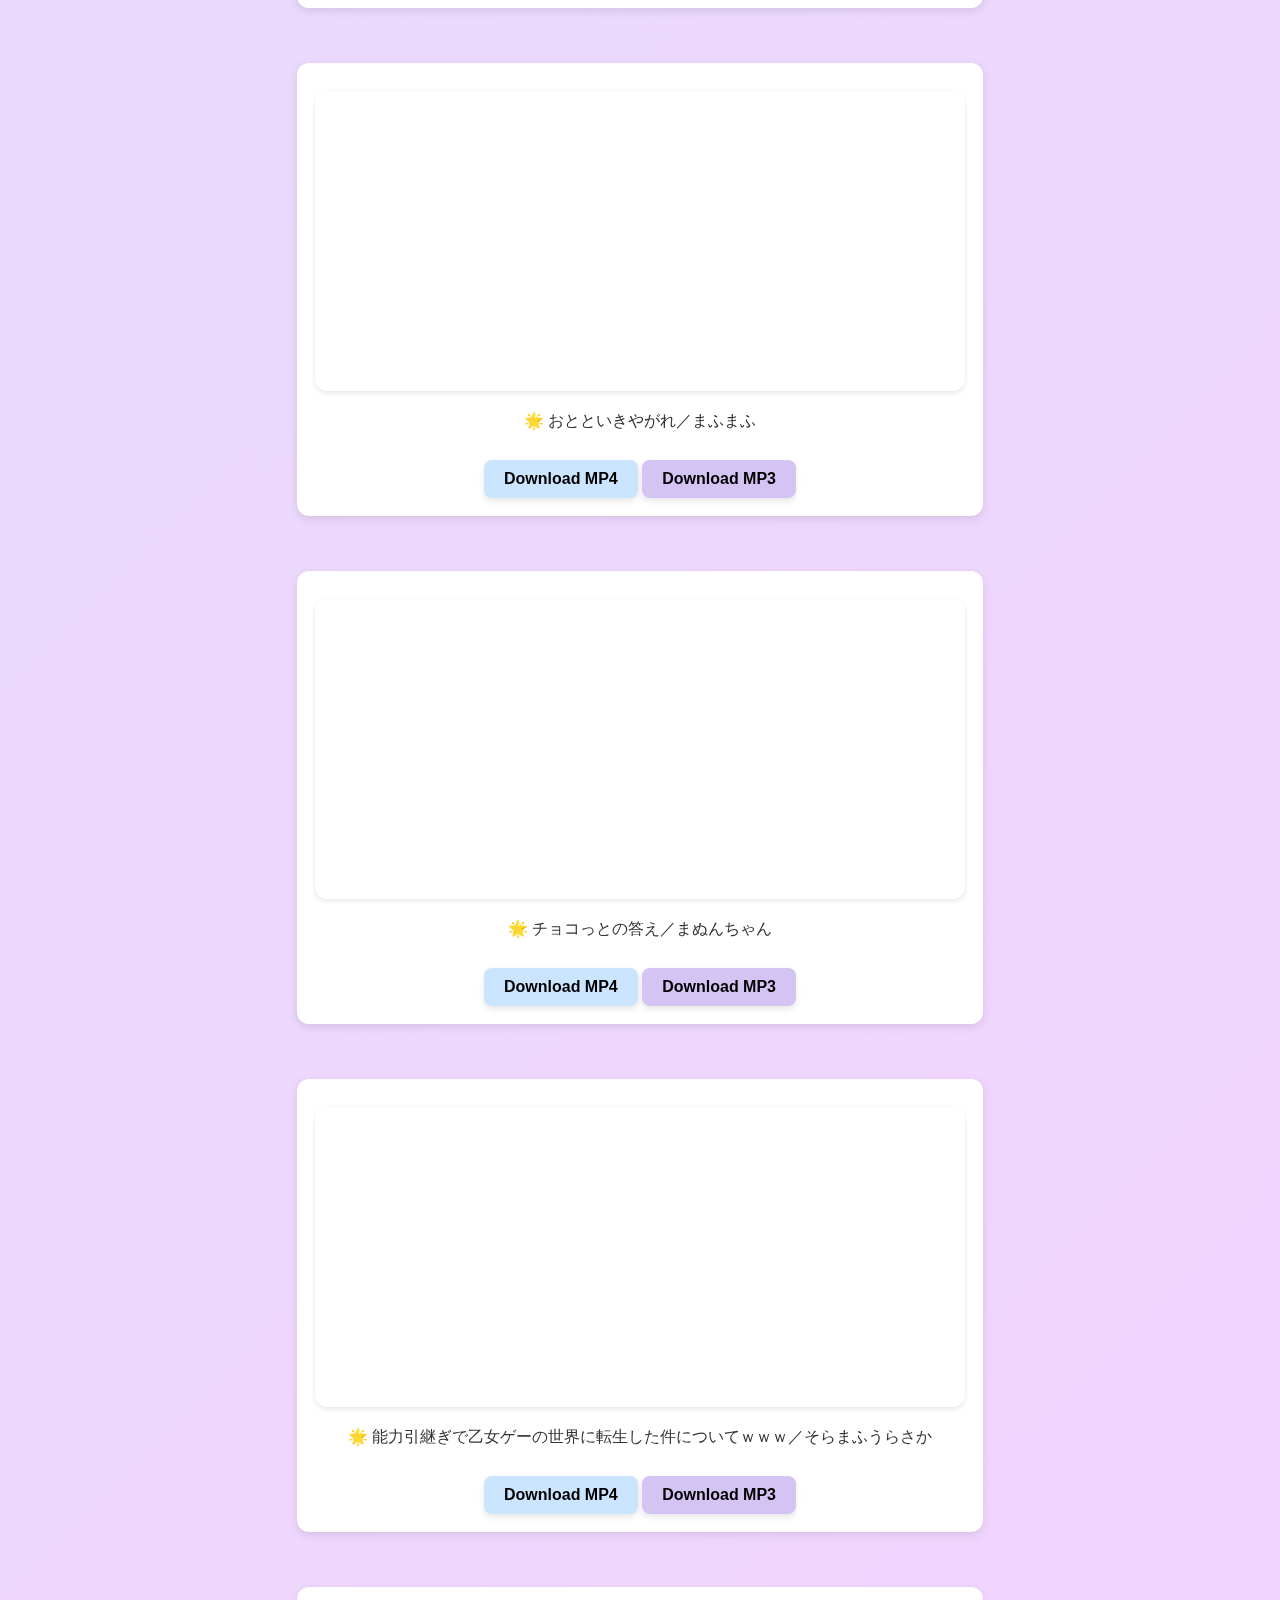
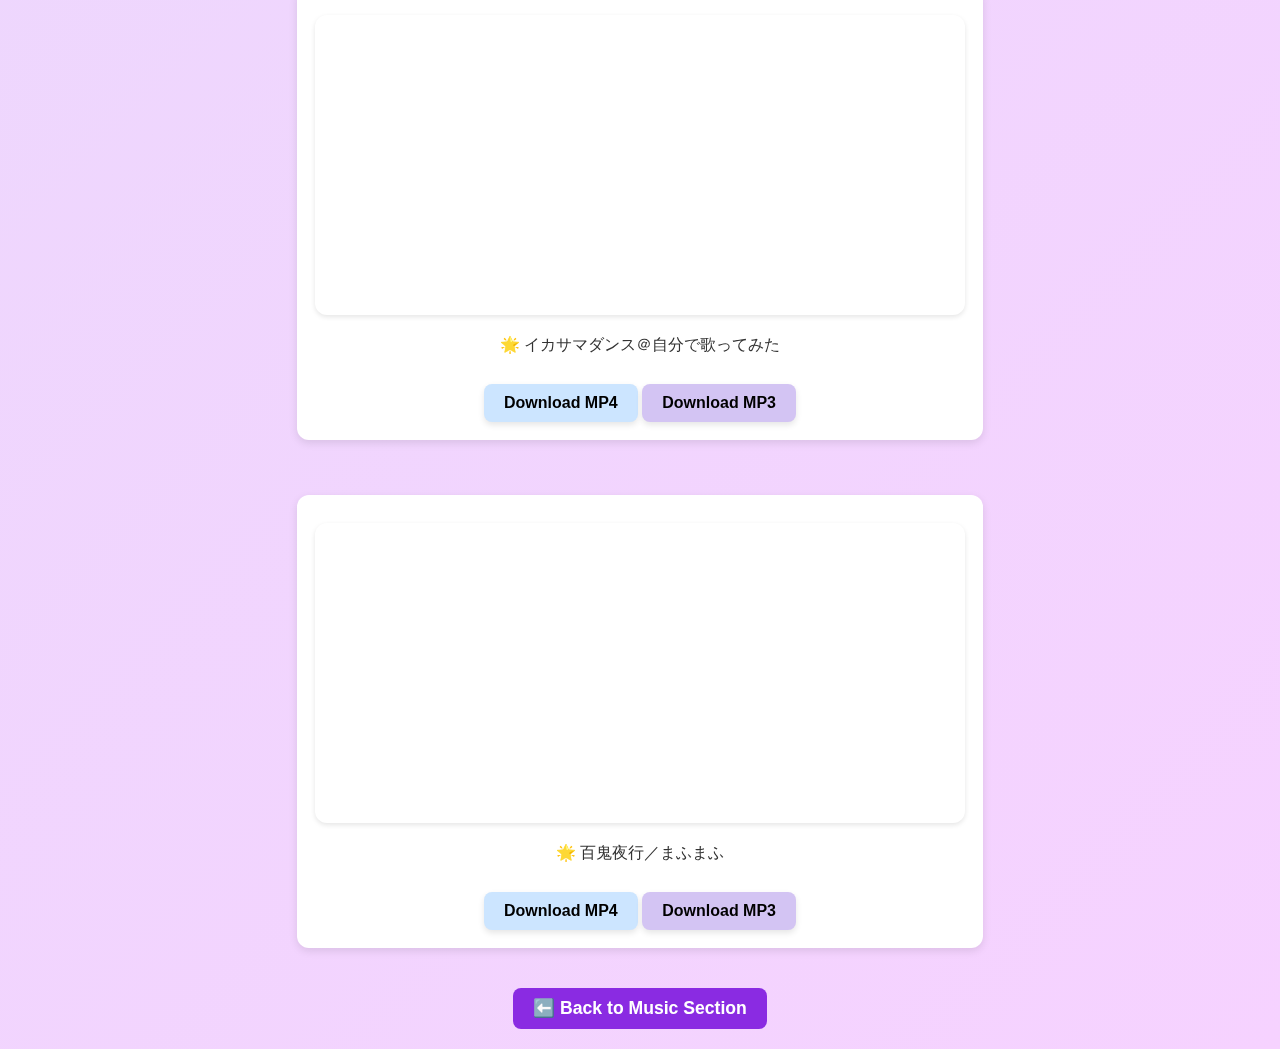
==== commit 50e26707: "Update mafumafu.html" ====
--- a/music/mafumafu/mafumafu.html
+++ b/music/mafumafu/mafumafu.html
@@ -22,7 +22,7 @@
     <div class="song-list">
         <!-- Song 1 -->
         <div class="song-card">
-            <iframe src="https://drive.google.com/file/d/1r41SqF3ZL27neZ0eGO3QYtyE4VQ-KMR8/preview" allow="autoplay"></iframe>
+            <iframe src="https://drive.google.com/file/d/1r41SqF3ZL27neZ0eGO3QYtyE4VQ-KMR8/preview" ></iframe>
             <p>🌟 東京クローン - After the Rain (そらる & まふまふ)</p>
             <a href="https://drive.google.com/uc?export=download&id=1r41SqF3ZL27neZ0eGO3QYtyE4VQ-KMR8" download class="download-mp4-btn">Download MP4</a>
             <a href="https://drive.google.com/uc?export=download&id=1R8ywT-_xJTYgmo5KULtT72V-gR71BJmZ" download class="download-mp3-btn">Download MP3</a>
@@ -30,7 +30,7 @@
 
         <!-- Song 2 -->
         <div class="song-card">
-            <iframe src="https://drive.google.com/file/d/1d_Buf3D1L2helUkj7OA_k6ZvILcOp63V/preview" allow="autoplay"></iframe>
+            <iframe src="https://drive.google.com/file/d/1d_Buf3D1L2helUkj7OA_k6ZvILcOp63V/preview" ></iframe>
             <p>🌟 一生不幸でかまわない - まふまふ</p>
             <a href="https://drive.google.com/uc?export=download&id=1d_Buf3D1L2helUkj7OA_k6ZvILcOp63V" download class="download-mp4-btn">Download MP4</a>
             <a href="https://drive.google.com/uc?export=download&id=1h40WvpeGbsjTOVkC8ZSOtAkFQubf1qc5" download class="download-mp3-btn">Download MP3</a>
@@ -38,7 +38,7 @@
 
         <!-- Song 3 -->
         <div class="song-card">
-            <iframe src="https://drive.google.com/file/d/1OvrsMXDsXI_1XaDtOqaB5pHwIgXn3sBw/preview" allow="autoplay"></iframe>
+            <iframe src="https://drive.google.com/file/d/1OvrsMXDsXI_1XaDtOqaB5pHwIgXn3sBw/preview" ></iframe>
             <p>🌟 第次カラクリ国家計画 - After the Rain (そらる & まふまふ)</p>
             <a href="https://drive.google.com/uc?export=download&id=1OvrsMXDsXI_1XaDtOqaB5pHwIgXn3sBw" download class="download-mp4-btn">Download MP4</a>
             <a href="https://drive.google.com/uc?export=download&id=1ewgwBM_3pgAlZwQSEd2GHgD9eEMhP7gZ" download class="download-mp3-btn">Download MP3</a>
@@ -46,7 +46,7 @@
 
         <!-- Song 4 -->
         <div class="song-card">
-            <iframe src="https://drive.google.com/file/d/1p_6qqcelM-ZIn-yxP8RlmvH1X3H7CN6v/preview" allow="autoplay"></iframe>
+            <iframe src="https://drive.google.com/file/d/1p_6qqcelM-ZIn-yxP8RlmvH1X3H7CN6v/preview" ></iframe>
             <p>🌟 人生ムリゲーム - そらまふうらさか</p>
             <a href="https://drive.google.com/uc?export=download&id=1p_6qqcelM-ZIn-yxP8RlmvH1X3H7CN6v" download class="download-mp4-btn">Download MP4</a>
             <a href="https://drive.google.com/uc?export=download&id=1MItg6Av_r-KTBmkIheEQXV-UcZxG8cvv" download class="download-mp3-btn">Download MP3</a>
@@ -54,7 +54,7 @@
 
         <!-- Song 5 -->
         <div class="song-card">
-            <iframe src="https://drive.google.com/file/d/1ARX_rk3sLtLGhEnfZ5L1a5Dr-sw4B-jN/preview" allow="autoplay"></iframe>
+            <iframe src="https://drive.google.com/file/d/1ARX_rk3sLtLGhEnfZ5L1a5Dr-sw4B-jN/preview" ></iframe>
             <p>🌟 君のオシゴト手伝います - 不破湊 & まふまふ feat. P丸様</p>
             <a href="https://drive.google.com/uc?export=download&id=1ARX_rk3sLtLGhEnfZ5L1a5Dr-sw4B-jN" download class="download-mp4-btn">Download MP4</a>
             <a href="https://drive.google.com/uc?export=download&id=1KYpkxB1pvo4uH1cyBxhI3yquM3SQqIuO" download class="download-mp3-btn">Download MP3</a>
@@ -62,7 +62,7 @@
 
         <!-- Song 6 -->
         <div class="song-card">
-            <iframe src="https://drive.google.com/file/d/1SL4SiTxaH0odTvbSbX1x_SYC0SkYJTUb/preview" allow="autoplay"></iframe>
+            <iframe src="https://drive.google.com/file/d/1SL4SiTxaH0odTvbSbX1x_SYC0SkYJTUb/preview" ></iframe>
             <p>🌟 極楽地獄 - After the Rain (そらる & まふまふ)</p>
             <a href="https://drive.google.com/uc?export=download&id=1SL4SiTxaH0odTvbSbX1x_SYC0SkYJTUb" download class="download-mp4-btn">Download MP4</a>
             <a href="https://drive.google.com/uc?export=download&id=1gmR_r2CT75_3iJmlR00ODB8oqNC8r7rw" download class="download-mp3-btn">Download MP3</a>
@@ -70,7 +70,7 @@
 
         <!-- Song 7 -->
         <div class="song-card">
-            <iframe src="https://drive.google.com/file/d/1dUNuAR98z7qy2tImXnozqHk98DfW6cRF/preview" allow="autoplay"></iframe>
+            <iframe src="https://drive.google.com/file/d/1dUNuAR98z7qy2tImXnozqHk98DfW6cRF/preview" ></iframe>
             <p>🌟 クロスワードパズル／まふまふ</p>
             <a href="https://drive.google.com/uc?export=download&id=1dUNuAR98z7qy2tImXnozqHk98DfW6cRF" class="download-mp4-btn">Download MP4</a>
             <a href="https://drive.google.com/uc?export=download&id=139H0k0p0tow-NQQiUGvSc_ocIl31OdXD" class="download-mp3-btn">Download MP3</a>
@@ -78,7 +78,7 @@
 
         <!-- Song 8 -->
         <div class="song-card">
-            <iframe src="https://drive.google.com/file/d/18Rzpl69c-fiqpH-ms7iuFTbOkaba9JJm/preview" allow="autoplay"></iframe>
+            <iframe src="https://drive.google.com/file/d/18Rzpl69c-fiqpH-ms7iuFTbOkaba9JJm/preview" ></iframe>
             <p>🌟 失楽園／まふまふ</p>
             <a href="https://drive.google.com/uc?export=download&id=18Rzpl69c-fiqpH-ms7iuFTbOkaba9JJm" class="download-mp4-btn">Download MP4</a>
             <a href="https://drive.google.com/uc?export=download&id=1AJBOiMh979pGX_PRH11cMjjysKhx6Vo9" class="download-mp3-btn">Download MP3</a>
@@ -86,7 +86,7 @@
 
         <!-- Song 9 -->
         <div class="song-card">
-            <iframe src="https://drive.google.com/file/d/1fkUGoycm2y7I-J5pOCFrQsc8HpvKZVn2/preview" allow="autoplay"></iframe>
+            <iframe src="https://drive.google.com/file/d/1fkUGoycm2y7I-J5pOCFrQsc8HpvKZVn2/preview" ></iframe>
             <p>🌟 万花繚乱／After the Rain</p>
             <a href="https://drive.google.com/uc?export=download&id=1fkUGoycm2y7I-J5pOCFrQsc8HpvKZVn2" class="download-mp4-btn">Download MP4</a>
             <a href="https://drive.google.com/uc?export=download&id=1UtiLZPh5bCEP-BUYltq1N-cv1r7VFBSZ" class="download-mp3-btn">Download MP3</a>
@@ -94,7 +94,7 @@
 
         <!-- Song 10 -->
         <div class="song-card">
-            <iframe src="https://drive.google.com/file/d/1ceubDiZ97-KMe-RsgMzpVAw8iV4vUiHq/preview" allow="autoplay"></iframe>
+            <iframe src="https://drive.google.com/file/d/1ceubDiZ97-KMe-RsgMzpVAw8iV4vUiHq/preview" ></iframe>
             <p>🌟 おとといきやがれ／まふまふ</p>
             <a href="https://drive.google.com/uc?export=download&id=1ceubDiZ97-KMe-RsgMzpVAw8iV4vUiHq" class="download-mp4-btn">Download MP4</a>
             <a href="https://drive.google.com/uc?export=download&id=1ePMvcaXTXOROib9TNjIgFH22vv3lMzDN" class="download-mp3-btn">Download MP3</a>
@@ -102,7 +102,7 @@
 
         <!-- Song 11 -->
         <div class="song-card">
-            <iframe src="https://drive.google.com/file/d/1LHN2XoLnJhV2jQ2KO2v_h0QB1jDS8HSH/preview" allow="autoplay"></iframe>
+            <iframe src="https://drive.google.com/file/d/1LHN2XoLnJhV2jQ2KO2v_h0QB1jDS8HSH/preview" ></iframe>
             <p>🌟 チョコっとの答え／まぬんちゃん</p>
             <a href="https://drive.google.com/uc?export=download&id=1LHN2XoLnJhV2jQ2KO2v_h0QB1jDS8HSH" class="download-mp4-btn">Download MP4</a>
             <a href="https://drive.google.com/uc?export=download&id=1t_TMWb_ibS6EC3iUaGfP8tZevuyKpBwK" class="download-mp3-btn">Download MP3</a>
@@ -110,7 +110,7 @@
 
         <!-- Song 12 -->
         <div class="song-card">
-            <iframe src="https://drive.google.com/file/d/1XS5QzTHPe_j83OzSoZc3y0EVCqbnoi0Z/preview" allow="autoplay"></iframe>
+            <iframe src="https://drive.google.com/file/d/1XS5QzTHPe_j83OzSoZc3y0EVCqbnoi0Z/preview" ></iframe>
             <p>🌟 能力引継ぎで乙女ゲーの世界に転生した件についてｗｗｗ／そらまふうらさか</p>
             <a href="https://drive.google.com/uc?export=download&id=1XS5QzTHPe_j83OzSoZc3y0EVCqbnoi0Z" class="download-mp4-btn">Download MP4</a>
             <a href="https://drive.google.com/uc?export=download&id=1yezRgVdcCFzd8G78s2rw-rKfzTbny14Y" class="download-mp3-btn">Download MP3</a>
@@ -118,7 +118,7 @@
 
         <!-- Song 13 -->
         <div class="song-card">
-            <iframe src="https://drive.google.com/file/d/1VBEXSVBVROFU_FZpKo1ichNNFoPyNpjy/preview" allow="autoplay"></iframe>
+            <iframe src="https://drive.google.com/file/d/1VBEXSVBVROFU_FZpKo1ichNNFoPyNpjy/preview" ></iframe>
             <p>🌟 イカサマダンス＠自分で歌ってみた</p>
             <a href="https://drive.google.com/uc?export=download&id=1VBEXSVBVROFU_FZpKo1ichNNFoPyNpjy" class="download-mp4-btn">Download MP4</a>
             <a href="https://drive.google.com/uc?export=download&id=1QEKFePZ269TbZFTK0wIKb1lRfL0l02VV" class="download-mp3-btn">Download MP3</a>
@@ -126,13 +126,13 @@
 
         <!-- Song 14 -->
         <div class="song-card">
-            <iframe src="https://drive.google.com/file/d/1TQiL0XHPVy0-GyjKDpBD3bavLqTZ-kR_/preview" allow="autoplay"></iframe>
+            <iframe src="https://drive.google.com/file/d/1TQiL0XHPVy0-GyjKDpBD3bavLqTZ-kR_/preview" ></iframe>
             <p>🌟 百鬼夜行／まふまふ</p>
             <a href="https://drive.google.com/uc?export=download&id=1TQiL0XHPVy0-GyjKDpBD3bavLqTZ-kR_" class="download-mp4-btn">Download MP4</a>
             <a href="https://drive.google.com/uc?export=download&id=1x_yX6DJH3yZKJoD8YE-wRBZg5zzXia57" class="download-mp3-btn">Download MP3</a>
         </div>
 
-        
+
 
     </div>
 
--- a/music/mafumafu/mafumafu.css
+++ b/music/mafumafu/mafumafu.css
@@ -3,15 +3,15 @@
     margin: 0;
     padding: 0;
     font-family: 'Poppins', sans-serif;
-    background: linear-gradient(135deg, #d8e3f8, #f6d2ff); /* Pastel galaxy */
+    background: linear-gradient(135deg, #d8e3f8, #f6d2ff);
     text-align: center;
     color: #333;
 }
 
 /* Heading */
 #artist-music h2 {
-    font-size: 5vw;
-    color: #8a2be2; /* Purple */
+    font-size: 6vw;
+    color: #8a2be2;
     text-shadow: 2px 2px 4px rgba(0, 0, 0, 0.2);
 }
 
@@ -44,6 +44,7 @@
     font-weight: bold;
     font-size: 1.1rem;
     transition: background 0.3s ease;
+    margin-bottom: 20px;
 }
 
 .return-btn:hover {
